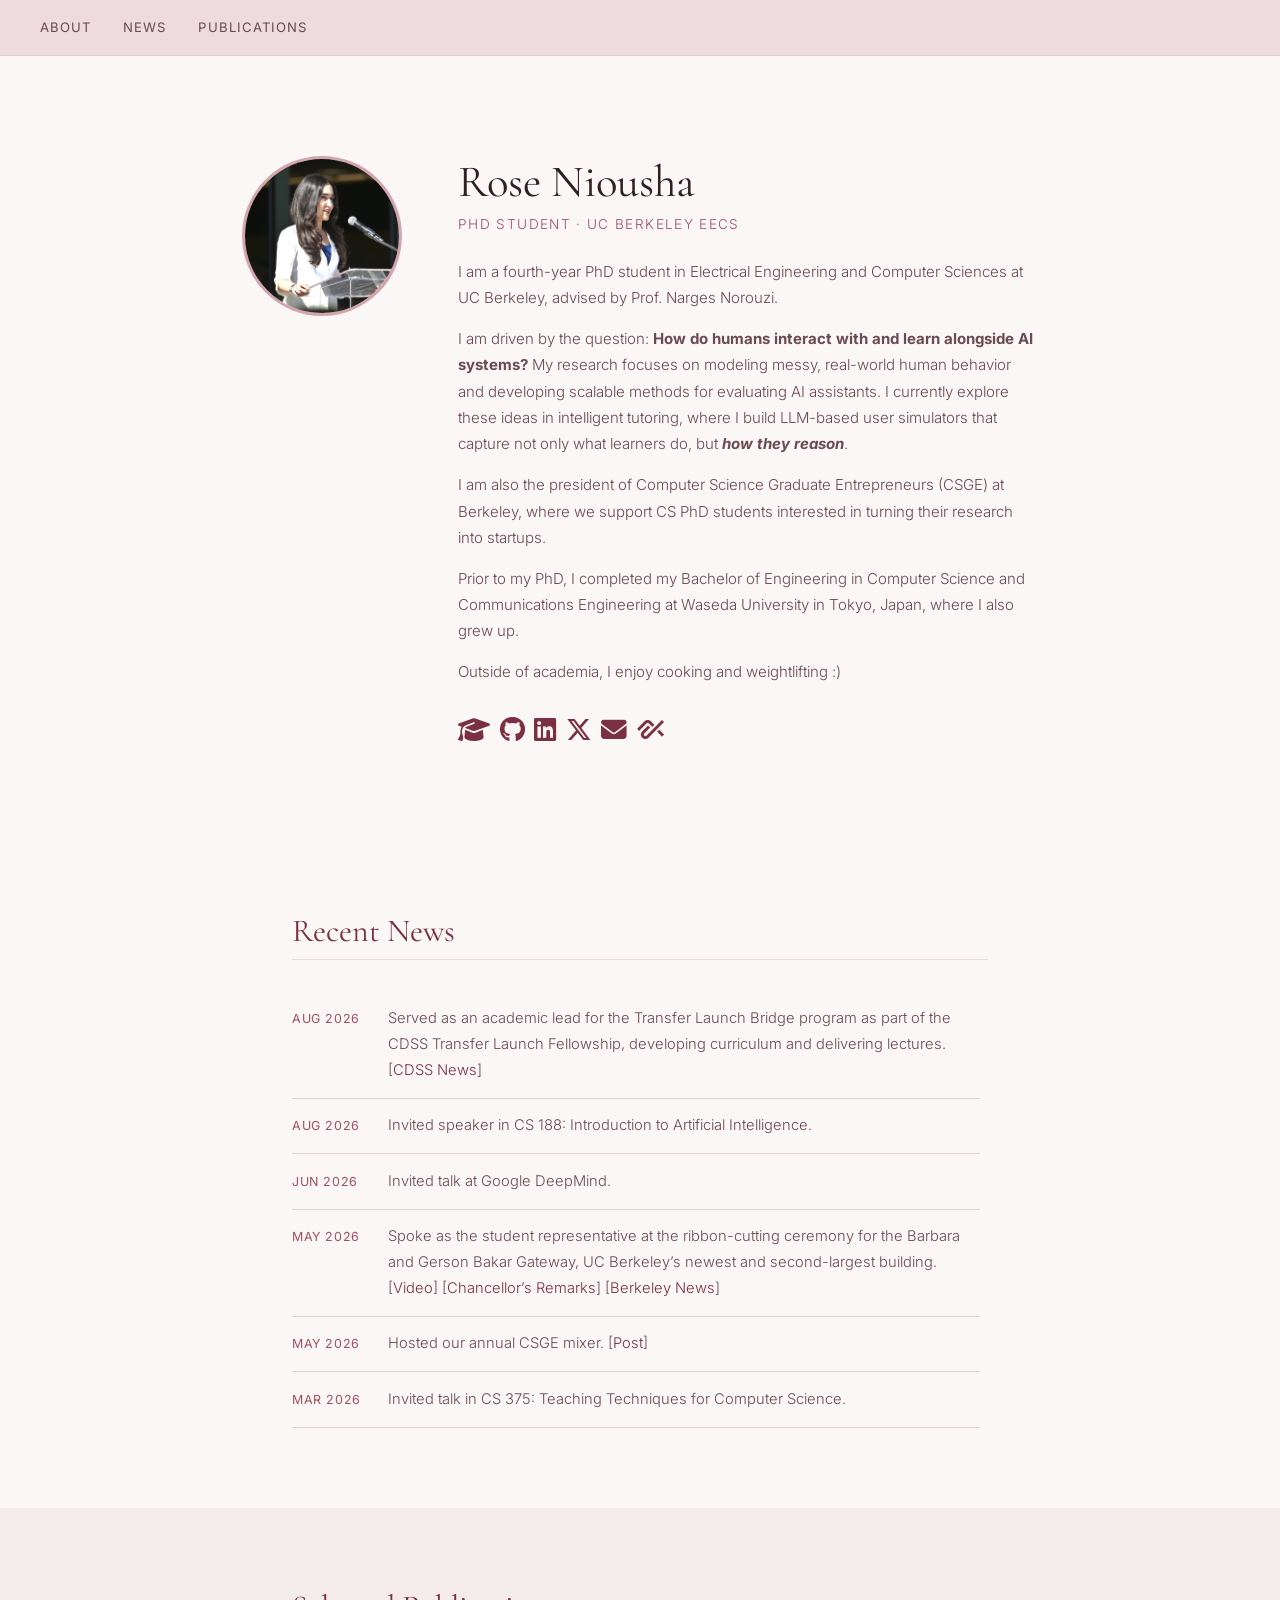
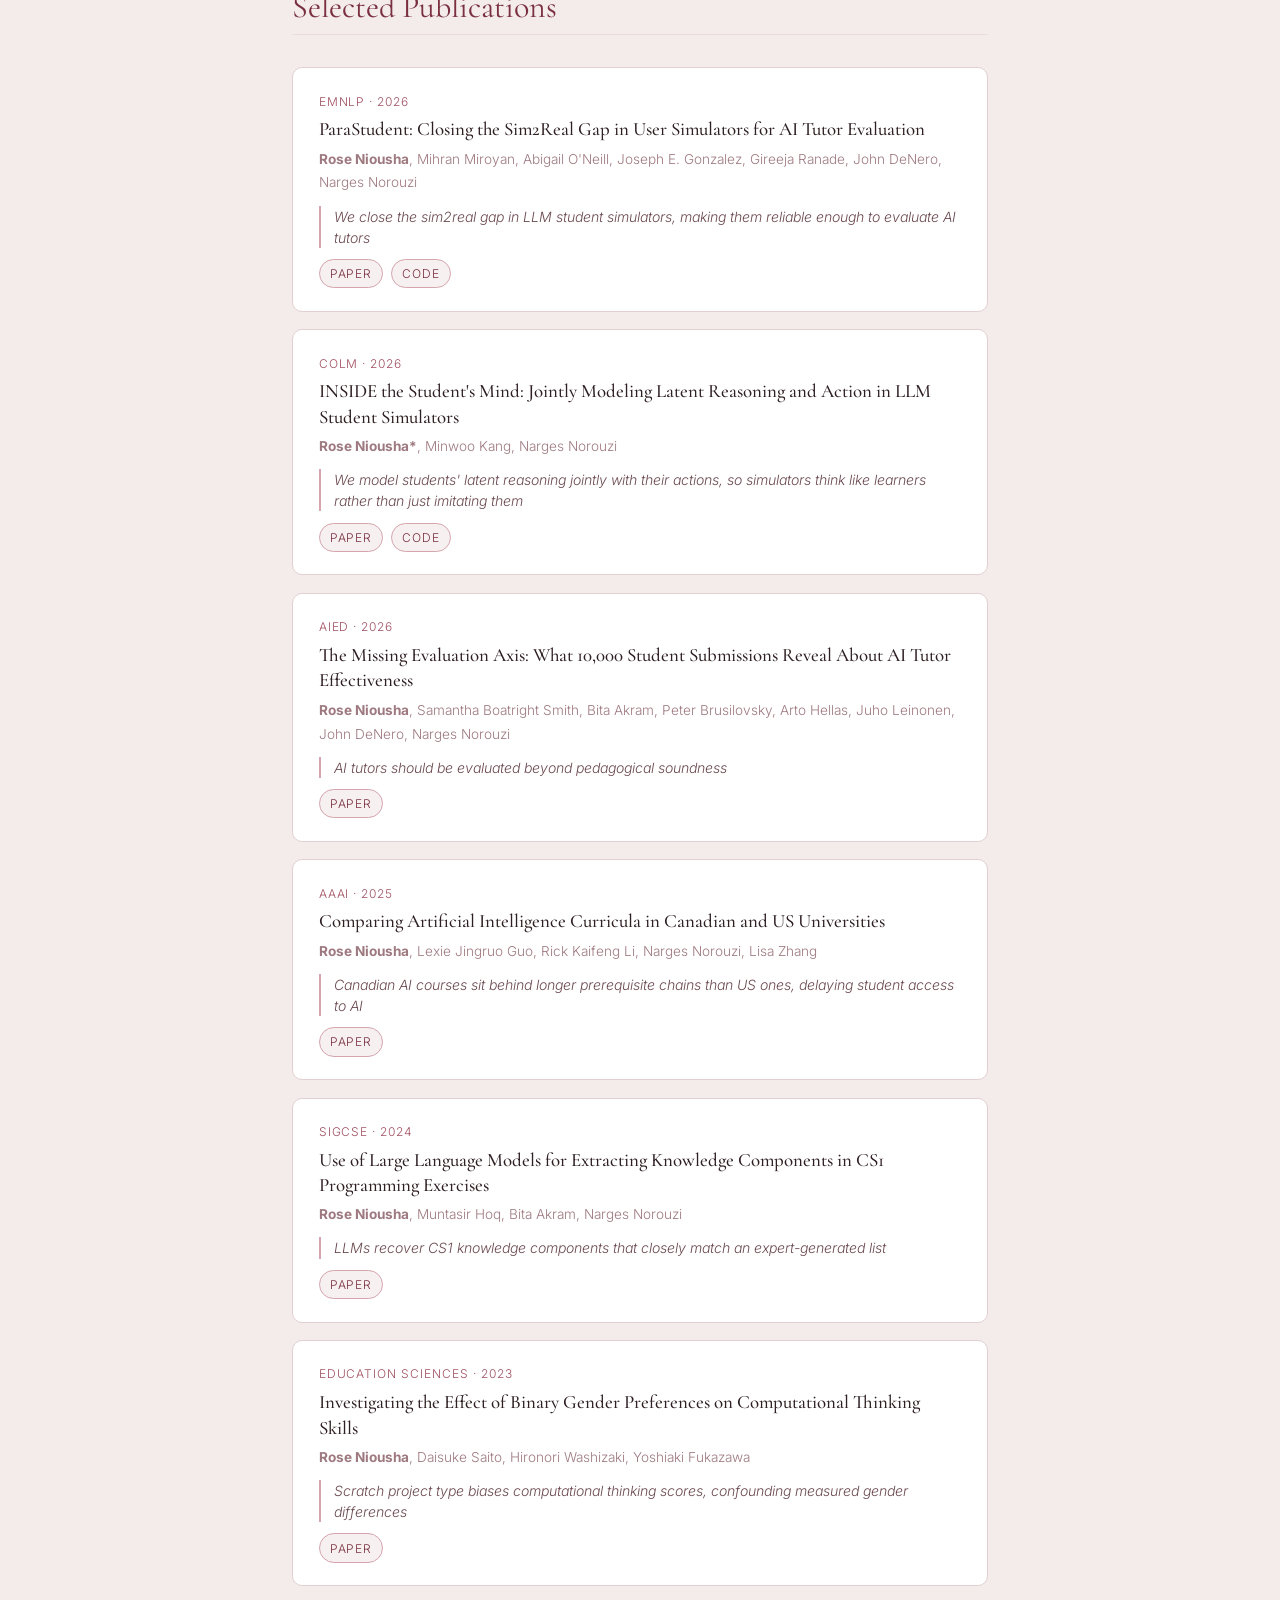
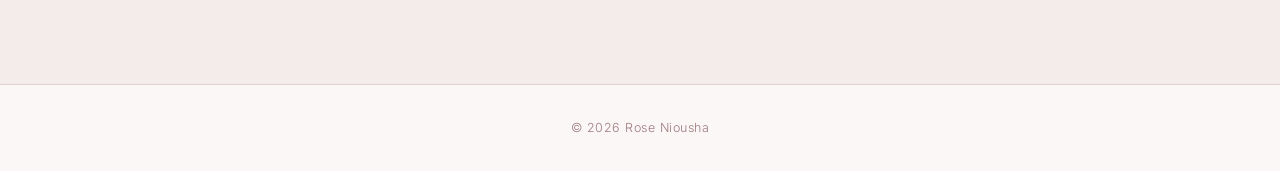
==== index.html @ b2d7cf75 "publication + new + bio" ====
<!DOCTYPE html>
<html lang="en">
<head>
  <meta charset="UTF-8" />
  <meta name="viewport" content="width=device-width, initial-scale=1.0" />
  <title>Rose Niousha | UC Berkeley EECS</title>
  <meta name="description" content="Rose Niousha is a UC Berkeley EECS PhD student researching AI-powered intelligent tutoring and LLM student simulation." />
  <link rel="canonical" href="https://rosensh.github.io/" />
  <meta property="og:type" content="website" />
  <meta property="og:title" content="Rose Niousha | UC Berkeley EECS" />
  <meta property="og:description" content="UC Berkeley EECS PhD student researching AI-powered intelligent tutoring and LLM student simulation." />
  <meta property="og:url" content="https://rosensh.github.io/" />
  <meta property="og:image" content="https://rosensh.github.io/profile-optimized.jpg" />
  <meta property="og:image:alt" content="Portrait of Rose Niousha" />
  <meta name="twitter:card" content="summary" />
  <link rel="icon" href="favicon.svg" type="image/svg+xml" />
  <link rel="stylesheet" href="style.css?v=2" />
  <link rel="preconnect" href="https://fonts.googleapis.com" />
  <link rel="preconnect" href="https://fonts.gstatic.com" crossorigin />
  <link href="https://fonts.googleapis.com/css2?family=Cormorant+Garamond:ital,wght@0,300;0,400;0,500;0,600;1,300;1,400&amp;family=Inter:wght@300;400;500&amp;display=swap" rel="stylesheet" />
  <link rel="stylesheet" href="https://cdnjs.cloudflare.com/ajax/libs/font-awesome/6.5.0/css/all.min.css" />
</head>
<body>

  <!-- NAV -->
  <nav>
    <ul class="nav-links">
      <li><a href="#about">About</a></li>
      <li><a href="#news">News</a></li>
      <li><a href="#publications">Publications</a></li>
    </ul>
  </nav>

  <!-- HERO / ABOUT -->
  <section id="about">
    <div class="about-inner">
      <div class="about-photo">
        <img src="profile-optimized.jpg" alt="Rose Niousha" class="profile-pic" width="160" height="160" />
      </div>
      <div class="about-text">
        <h1>Rose Niousha</h1>
        <p class="affil">PhD Student &middot; UC Berkeley EECS</p>
        <p class="bio">
          I am a fourth-year PhD student in Electrical Engineering and Computer Sciences at UC Berkeley, advised by Prof. Narges Norouzi.
        </p>
        <p class="bio">
          I am driven by the question: <strong>How do humans interact with and learn alongside AI systems?</strong> My research focuses on modeling messy, real-world human behavior and developing scalable methods for evaluating AI assistants. I currently explore these ideas in intelligent tutoring, where I build LLM-based user simulators that capture not only what learners do, but <em><strong>how they reason</strong></em>.
        </p>
        <p class="bio">
          I am also the president of Computer Science Graduate Entrepreneurs (CSGE) at Berkeley, where we support CS PhD students interested in turning their research into startups.
        </p>
        <p class="bio">
          Prior to my PhD, I completed my Bachelor of Engineering in Computer Science and Communications Engineering at Waseda University in Tokyo, Japan, where I also grew up.
        </p>
        <p class="bio">
          Outside of academia, I enjoy cooking and weightlifting :)
        </p> 
        <div class="links">
          <a href="https://scholar.google.com/citations?user=33QUAPUAAAAJ&amp;hl=en" title="Google Scholar" aria-label="Google Scholar"><i class="fa-solid fa-graduation-cap" aria-hidden="true"></i></a>
          <a href="https://github.com/rosensh" title="GitHub" aria-label="GitHub"><i class="fa-brands fa-github" aria-hidden="true"></i></a>
          <a href="https://www.linkedin.com/in/rose-niousha/" title="LinkedIn" aria-label="LinkedIn"><i class="fa-brands fa-linkedin" aria-hidden="true"></i></a>
          <a href="https://x.com/rose_niousha" title="Twitter / X" aria-label="Twitter / X"><i class="fa-brands fa-x-twitter" aria-hidden="true"></i></a>
          <a href="mailto:rose.n@berkeley.edu" title="Email" aria-label="Email"><i class="fa-solid fa-envelope" aria-hidden="true"></i></a>
          <a href="https://www.alphaxiv.org/@rose-niousha" title="alphaXiv" aria-label="alphaXiv"><span class="icon-alphaxiv" aria-hidden="true"></span></a>
        </div>
      </div>
    </div>
  </section>

  <!-- NEWS -->
  <section id="news">
    <div class="section-inner">
      <h2>Recent News</h2>
      <ul class="news-list">
        <li>
          <span class="news-date">Aug 2026</span>
          <span class="news-item">Served as an academic lead for the Transfer Launch Bridge program as part of the CDSS Transfer Launch Fellowship, developing curriculum and delivering lectures. [<a href="https://cdss.berkeley.edu/news/transfer-students-prepare-their-uc-berkeley-launch-fall">CDSS News</a>]</span>
        </li>
        <li>
          <span class="news-date">Aug 2026</span>
          <span class="news-item">Invited speaker in CS 188: Introduction to Artificial Intelligence.</span>
        </li>
        <li>
          <span class="news-date">Jun 2026</span>
          <span class="news-item">Invited talk at Google DeepMind.</span>
        </li>
        <li>
          <span class="news-date">May 2026</span>
          <span class="news-item">Spoke as the student representative at the ribbon-cutting ceremony for the Barbara and Gerson Bakar Gateway, UC Berkeley&rsquo;s newest and second-largest building. [<a href="https://www.linkedin.com/posts/rose-niousha_ucberkeley-gateway-activity-7461206768581316608-B1jR">Video</a>] [<a href="https://chancellor.berkeley.edu/news/which-way-do-we-go">Chancellor&rsquo;s Remarks</a>] [<a href="https://news.berkeley.edu/2026/05/13/new-gateway-building-creates-dedicated-campus-hub-for-ai-computing/">Berkeley News</a>]</span>
        </li>
        <li>
          <span class="news-date">May 2026</span>
          <span class="news-item">Hosted our annual CSGE mixer. [<a href="https://www.linkedin.com/feed/update/urn:li:activity:7462178732544274434">Post</a>]</span>
        </li>
        <li>
          <span class="news-date">Mar 2026</span>
          <span class="news-item">Invited talk in CS 375: Teaching Techniques for Computer Science.</span>
        </li>
      </ul>
    </div>
  </section>

  <!-- PUBLICATIONS -->
  <section id="publications">
    <div class="section-inner">
      <h2>Selected Publications</h2>

      <div class="pub-card">
        <div class="pub-venue">EMNLP &middot; 2026</div>
        <div class="pub-title">ParaStudent: Closing the Sim2Real Gap in User Simulators for AI Tutor Evaluation</div>
        <div class="pub-authors"><strong>Rose Niousha</strong>, Mihran Miroyan, Abigail O'Neill, Joseph E. Gonzalez, Gireeja Ranade, John DeNero, Narges Norouzi</div>
        <blockquote class="pub-tldr">We close the sim2real gap in LLM student simulators, making them reliable enough to evaluate AI tutors</blockquote>
        <div class="pub-links">
          <a href="https://arxiv.org/abs/2507.12674">Paper</a>
          <a href="https://github.com/mmiroyan/ParaStudent">Code</a>
        </div>
      </div>

      <div class="pub-card">
        <div class="pub-venue">COLM &middot; 2026</div>
        <div class="pub-title">INSIDE the Student's Mind: Jointly Modeling Latent Reasoning and Action in LLM Student Simulators</div>
        <div class="pub-authors"><strong>Rose Niousha*</strong>, Minwoo Kang, Narges Norouzi</div>
        <blockquote class="pub-tldr">We model students' latent reasoning jointly with their actions, so simulators think like learners rather than just imitating them</blockquote>
        <div class="pub-links">
          <a href="https://arxiv.org/abs/2608.10492">Paper</a>
          <a href="https://github.com/rosensh/inside">Code</a>
        </div>
      </div>

      <div class="pub-card">
        <div class="pub-venue">AIED &middot; 2026</div>
        <div class="pub-title">The Missing Evaluation Axis: What 10,000 Student Submissions Reveal About AI Tutor Effectiveness</div>
        <div class="pub-authors"><strong>Rose Niousha</strong>, Samantha Boatright Smith, Bita Akram, Peter Brusilovsky, Arto Hellas, Juho Leinonen, John DeNero, Narges Norouzi</div>
        <blockquote class="pub-tldr">AI tutors should be evaluated beyond pedagogical soundness</blockquote>
        <div class="pub-links">
          <a href="https://arxiv.org/abs/2605.05648">Paper</a>
        </div>
      </div>
      
      <div class="pub-card">
        <div class="pub-venue">AAAI &middot; 2025</div>
        <div class="pub-title">Comparing Artificial Intelligence Curricula in Canadian and US Universities</div>
        <div class="pub-authors"><strong>Rose Niousha</strong>, Lexie Jingruo Guo, Rick Kaifeng Li, Narges Norouzi, Lisa Zhang</div>
        <blockquote class="pub-tldr">Canadian AI courses sit behind longer prerequisite chains than US ones, delaying student access to AI</blockquote>
        <div class="pub-links">
          <a href="https://dl.acm.org/doi/10.1609/aaai.v39i28.35176">Paper</a>
        </div>
      </div>

      <div class="pub-card">
        <div class="pub-venue">SIGCSE &middot; 2024</div>
        <div class="pub-title">Use of Large Language Models for Extracting Knowledge Components in CS1 Programming Exercises</div>
        <div class="pub-authors"><strong>Rose Niousha</strong>, Muntasir Hoq, Bita Akram, Narges Norouzi</div>
        <blockquote class="pub-tldr">LLMs recover CS1 knowledge components that closely match an expert-generated list</blockquote>
        <div class="pub-links">
          <a href="https://dl.acm.org/doi/abs/10.1145/3626253.3635592">Paper</a>
        </div>
      </div>

      <div class="pub-card">
        <div class="pub-venue">Education Sciences &middot; 2023</div>
        <div class="pub-title">Investigating the Effect of Binary Gender Preferences on Computational Thinking Skills</div>
        <div class="pub-authors"><strong>Rose Niousha</strong>, Daisuke Saito, Hironori Washizaki, Yoshiaki Fukazawa</div>
        <blockquote class="pub-tldr">Scratch project type biases computational thinking scores, confounding measured gender differences</blockquote>
        <div class="pub-links">
          <a href="https://www.mdpi.com/2227-7102/13/5/433">Paper</a>
        </div>
      </div>

    </div>
  </section>

  <!-- CONTACT -->
  <!--
  <section id="contact">
    <div class="section-inner contact-inner">
      <h2>Contact</h2>
      <p>
        I'm always happy to chat about research, collaborations, or anything else.
        The best way to reach me is by email.
      </p>
      <p class="email">
        <a href="mailto:rose.n@berkeley.edu">rose@berkeley.edu</a>
      </p>
    </div>
  </section>
  -->

  <footer>
    <p>&copy; 2026 Rose Niousha</p>
  </footer>

</body>
</html>

<!-- python3 -m http.server 8000 -->
---- style.css ----
/* ─── Palette ─────────────────────────────────────────────────────── */
:root {
  --bg:          #faf7f6;
  --bg-alt:      #f3eceb;
  --burgundy:    #7a3040;
  --burg-mid:    #a05060;
  --burg-light:  #d4a5ad;
  --burg-pale:   #ecdadc;
  --burg-faint:  #f7f0f1;
  --text:        #2e1f22;
  --text-mid:    #6b4a50;
  --text-light:  #9e7a80;
  --border:      #e2cfd1;
  --white:       #ffffff;
}

/* ─── Reset & Base ────────────────────────────────────────────────── */
*, *::before, *::after { box-sizing: border-box; margin: 0; padding: 0; }

html { scroll-behavior: smooth; }

body {
  font-family: 'Inter', sans-serif;
  font-weight: 300;
  font-size: 15px;
  line-height: 1.75;
  background: var(--bg);
  color: var(--text);
}

h1, h2, h3 {
  font-family: 'Cormorant Garamond', serif;
  font-weight: 400;
  line-height: 1.2;
}

a {
  color: var(--burgundy);
  text-decoration: none;
}
a:hover { text-decoration: underline; }

a:focus-visible {
  outline: 2px solid var(--burgundy);
  outline-offset: 3px;
  border-radius: 2px;
}

/* ─── Nav ─────────────────────────────────────────────────────────── */
nav {
  position: sticky;
  top: 0;
  z-index: 100;
  display: flex;
  align-items: center;
  justify-content: space-between;
  padding: 0 2.5rem;
  height: 56px;
  background: rgba(236, 218, 220, 0.95);
  backdrop-filter: blur(10px);
  border-bottom: 1px solid var(--border);
}

.nav-links {
  list-style: none;
  display: flex;
  gap: 2rem;
}

.nav-links a {
  font-size: 0.82rem;
  font-weight: 400;
  letter-spacing: 0.08em;
  text-transform: uppercase;
  color: var(--text-mid);
  transition: color 0.2s;
}
.nav-links a:hover {
  color: var(--burgundy);
  text-decoration: none;
}

/* ─── Shared Section Layout ───────────────────────────────────────── */
section {
  padding: 80px 0;
}

section:nth-child(even) {
  background: var(--bg-alt);
}

.section-inner {
  max-width: 760px;
  margin: 0 auto;
  padding: 0 2rem;
}

.section-inner h2 {
  font-size: 2rem;
  color: var(--burgundy);
  margin-bottom: 2rem;
  padding-bottom: 0.5rem;
  border-bottom: 1px solid var(--burg-pale);
}

/* ─── About ───────────────────────────────────────────────────────── */
#about {
  background: var(--bg);
  padding: 100px 0 80px;
}

.about-inner {
  max-width: 860px;
  margin: 0 auto;
  padding: 0 2rem;
  display: flex;
  gap: 3.5rem;
  align-items: flex-start;
}

.about-photo {
  flex-shrink: 0;
}

.profile-pic {
  width: 160px;
  height: 160px;
  border-radius: 50%;
  object-fit: cover;
  border: 3px solid var(--burg-light);
}

.about-text h1 {
  font-size: 2.8rem;
  color: var(--text);
  margin-bottom: 0.2rem;
}

.affil {
  font-size: 0.85rem;
  letter-spacing: 0.1em;
  text-transform: uppercase;
  color: var(--burg-mid);
  margin-bottom: 1.4rem;
}

.bio {
  color: var(--text-mid);
  margin-bottom: 0.9rem;
  font-size: 0.94rem;
}

.links {
  display: flex;
  flex-wrap: wrap;
  gap: 0.6rem;
  margin-top: 1.4rem;
}

.links a {
  display: inline-block;
  font-size: 1.6rem;
  color: var(--burgundy);
  transition: color 0.2s;
}
.links a:hover {
  color: var(--burg-mid);
  text-decoration: none;
}

.icon-alphaxiv {
  display: inline-block;
  width: 1.70rem;
  height: 1.2rem;
  vertical-align: 0;
  background-color: currentColor;
  -webkit-mask: url(alphaxiv.png) center / contain no-repeat;
  mask: url(alphaxiv.png) center / contain no-repeat;
}

/* ─── News ────────────────────────────────────────────────────────── */
.news-list {
  list-style: none;
  display: flex;
  flex-direction: column;
  gap: 0;
  max-height: 520px;
  overflow-y: auto;
  padding-right: 0.5rem;
}

.news-list li {
  display: flex;
  gap: 1.5rem;
  padding: 0.9rem 0;
  border-bottom: 1px solid var(--border);
  align-items: baseline;
}

.news-list li:first-child {
  border-top: none;
}

.news-date {
  flex-shrink: 0;
  width: 72px;
  font-size: 0.78rem;
  letter-spacing: 0.05em;
  text-transform: uppercase;
  color: var(--burg-mid);
  font-weight: 400;
  padding-top: 1px;
}

.news-item {
  font-size: 0.92rem;
  color: var(--text-mid);
}

/* ─── Publications ────────────────────────────────────────────────── */
.pub-card {
  background: var(--white);
  border: 1px solid var(--border);
  border-radius: 10px;
  padding: 1.4rem 1.6rem;
  margin-bottom: 1.1rem;
  transition: box-shadow 0.2s;
}

.pub-card:hover {
  box-shadow: 0 4px 20px rgba(122, 48, 64, 0.08);
}

.pub-venue {
  font-size: 0.75rem;
  letter-spacing: 0.08em;
  text-transform: uppercase;
  color: var(--burg-mid);
  margin-bottom: 0.35rem;
}

.pub-title {
  font-family: 'Cormorant Garamond', serif;
  font-size: 1.18rem;
  font-weight: 500;
  color: var(--text);
  margin-bottom: 0.3rem;
  line-height: 1.35;
}

.pub-authors {
  font-size: 0.85rem;
  color: var(--text-light);
  margin-bottom: 0.65rem;
}

.pub-tldr {
  border-left: 2px solid var(--burg-light);
  padding-left: 0.85rem;
  margin: 0 0 0.7rem;
  font-style: italic;
  font-size: 0.88rem;
  line-height: 1.5;
  color: var(--text-mid);
}

.pub-links {
  display: flex;
  gap: 0.5rem;
}

.pub-links a {
  font-size: 0.75rem;
  letter-spacing: 0.06em;
  text-transform: uppercase;
  padding: 0.2rem 0.65rem;
  border: 1px solid var(--burg-light);
  border-radius: 999px;
  color: var(--burgundy);
  background: var(--burg-faint);
  transition: background 0.2s;
}
.pub-links a:hover {
  background: var(--burg-pale);
  text-decoration: none;
}

/* ─── Footer ──────────────────────────────────────────────────────── */
footer {
  text-align: center;
  padding: 2rem;
  font-size: 0.78rem;
  color: var(--text-light);
  letter-spacing: 0.04em;
  border-top: 1px solid var(--border);
  background: var(--bg);
}

/* ─── Responsive ──────────────────────────────────────────────────── */
@media (max-width: 640px) {
  .about-inner {
    flex-direction: column;
    align-items: center;
    text-align: center;
    gap: 2rem;
  }

  .about-text h1 { font-size: 2.2rem; }

  .links { justify-content: center; }

  nav { padding: 0 1.2rem; }
  .nav-links { gap: 1.2rem; }

  .section-inner { padding: 0 1.2rem; }
}

@media (prefers-reduced-motion: reduce) {
  html { scroll-behavior: auto; }

  *, *::before, *::after {
    transition-duration: 0.01ms !important;
  }
}
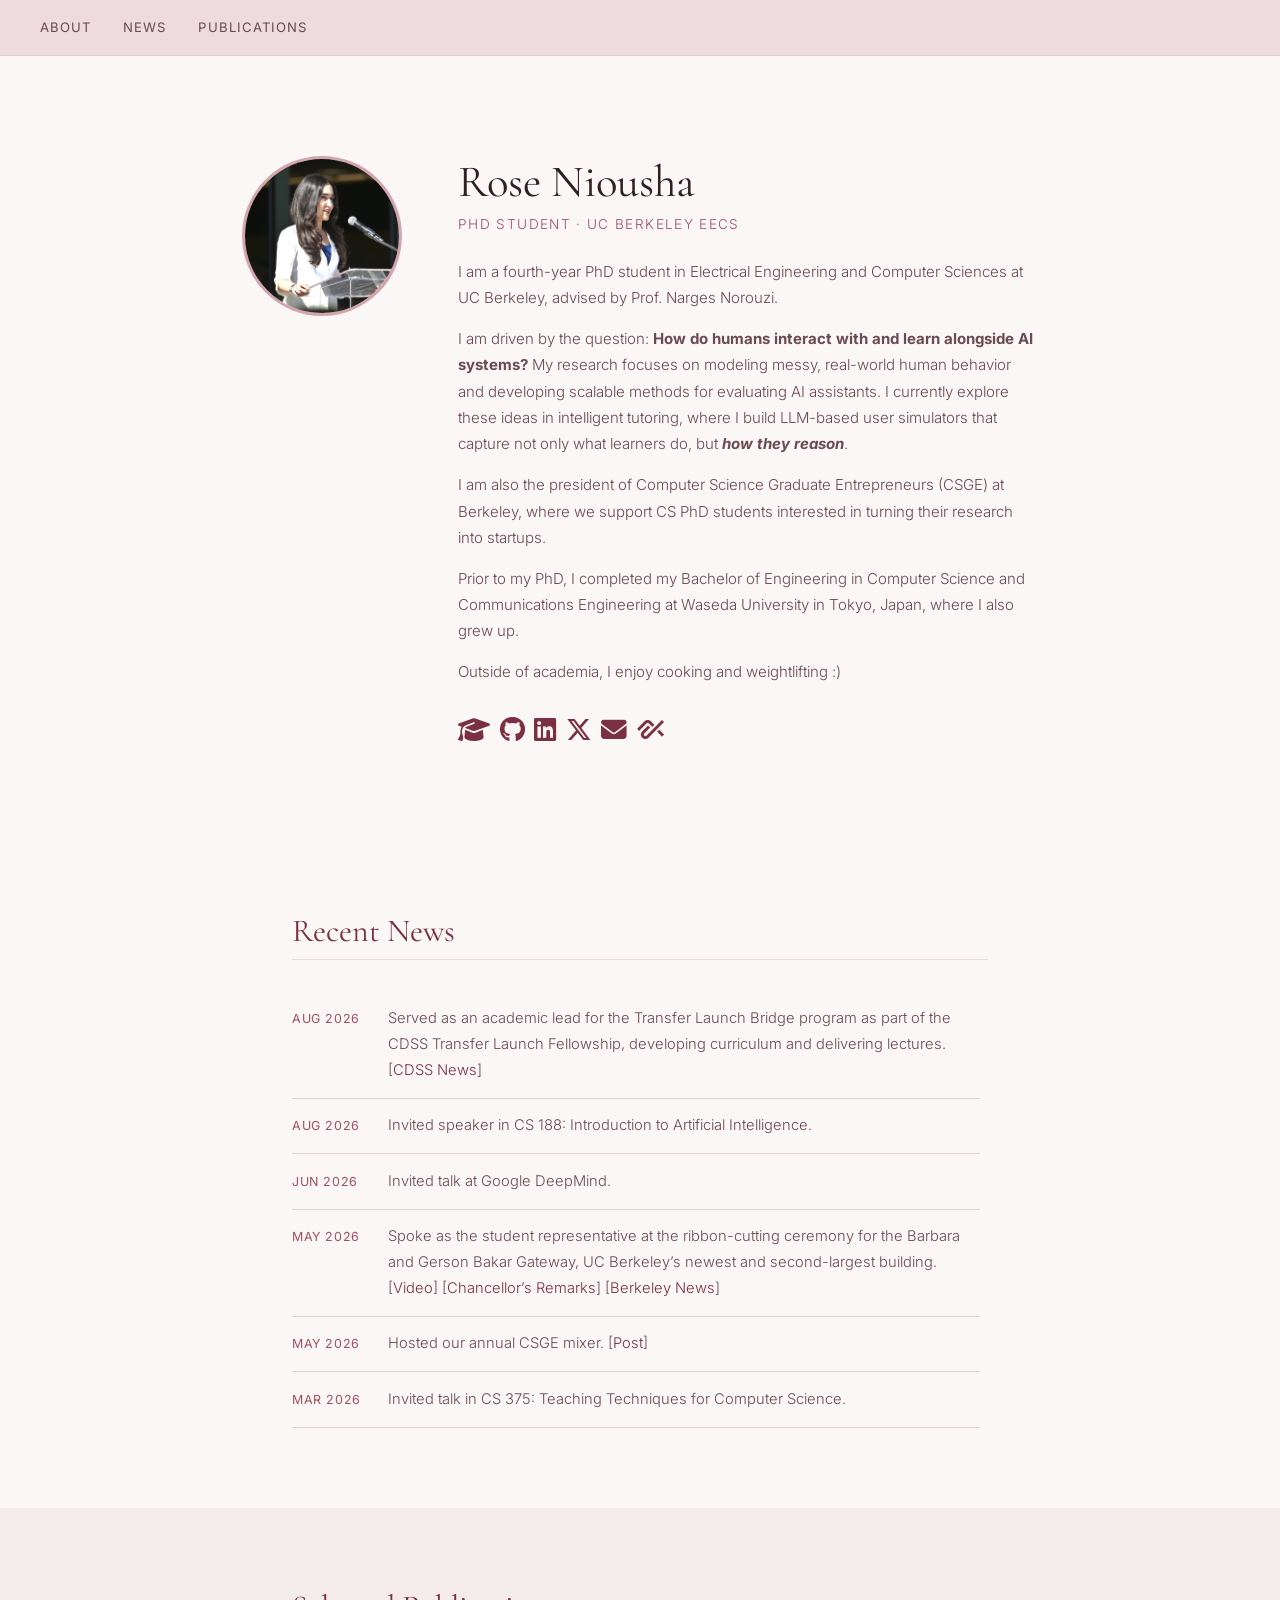
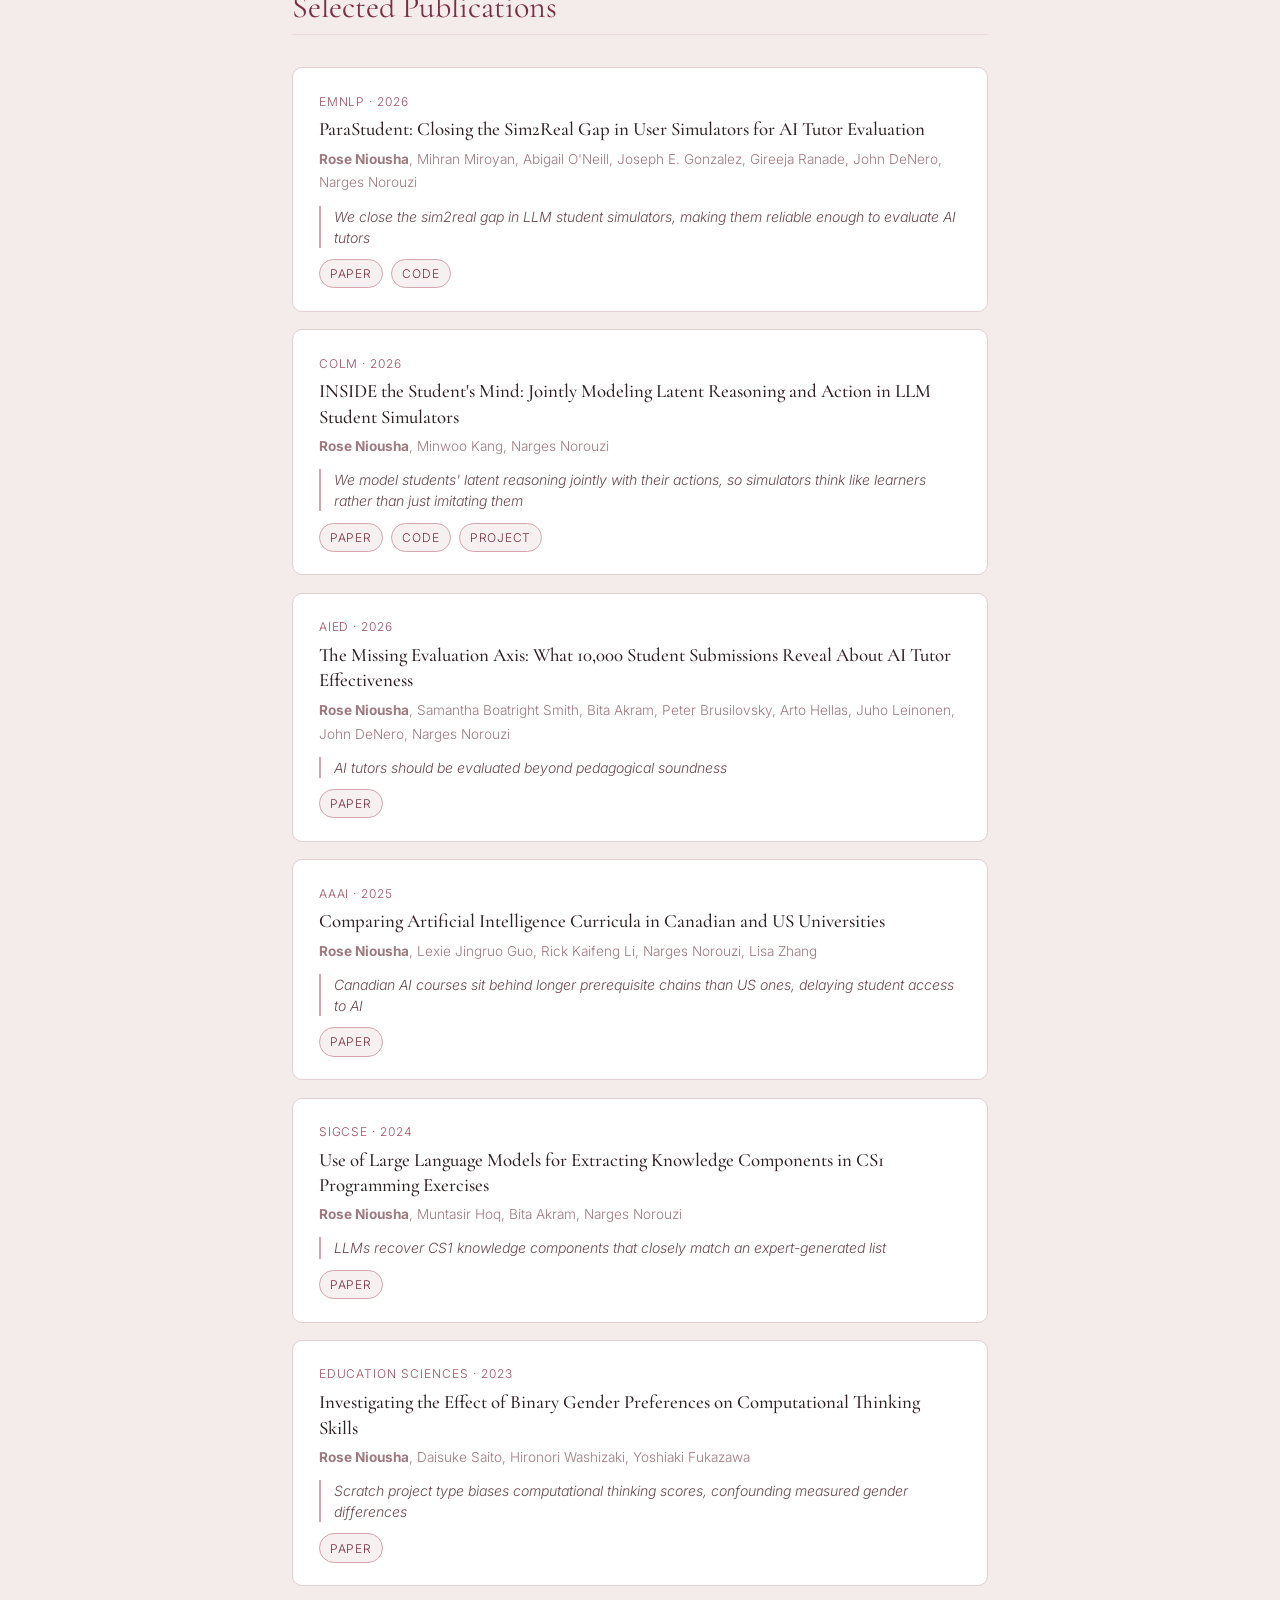
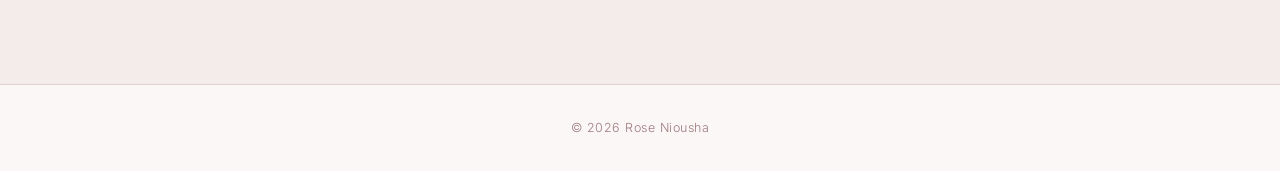
==== commit baedeba4: "Add INSIDE (COLM 2026) project page New page at /inside/ with the paper's teaser, method and data fi" ====
--- a/index.html
+++ b/index.html
@@ -14,7 +14,7 @@
   <meta property="og:image:alt" content="Portrait of Rose Niousha" />
   <meta name="twitter:card" content="summary" />
   <link rel="icon" href="favicon.svg" type="image/svg+xml" />
-  <link rel="stylesheet" href="style.css?v=2" />
+  <link rel="stylesheet" href="style.css?v=17" />
   <link rel="preconnect" href="https://fonts.googleapis.com" />
   <link rel="preconnect" href="https://fonts.gstatic.com" crossorigin />
   <link href="https://fonts.googleapis.com/css2?family=Cormorant+Garamond:ital,wght@0,300;0,400;0,500;0,600;1,300;1,400&amp;family=Inter:wght@300;400;500&amp;display=swap" rel="stylesheet" />
@@ -119,11 +119,12 @@
       <div class="pub-card">
         <div class="pub-venue">COLM &middot; 2026</div>
         <div class="pub-title">INSIDE the Student's Mind: Jointly Modeling Latent Reasoning and Action in LLM Student Simulators</div>
-        <div class="pub-authors"><strong>Rose Niousha*</strong>, Minwoo Kang, Narges Norouzi</div>
+        <div class="pub-authors"><strong>Rose Niousha</strong>, Minwoo Kang, Narges Norouzi</div>
         <blockquote class="pub-tldr">We model students' latent reasoning jointly with their actions, so simulators think like learners rather than just imitating them</blockquote>
         <div class="pub-links">
           <a href="https://arxiv.org/abs/2608.10492">Paper</a>
           <a href="https://github.com/rosensh/inside">Code</a>
+          <a href="inside/">Project</a>
         </div>
       </div>
 
--- a/style.css
+++ b/style.css
@@ -285,6 +285,479 @@
   text-decoration: none;
 }
 
+/* ─── Project Pages ───────────────────────────────────────────────── */
+.project-page h1,
+.project-page h2,
+.project-page h3,
+.project-page h4 {
+  font-family: 'Inter', sans-serif;
+  font-weight: 500;
+  letter-spacing: -0.01em;
+}
+.project-page .section-inner h2 { font-size: 1.6rem; }
+.project-page .sub-head { font-size: 1.2rem; }
+
+.nav-home {
+  font-size: 0.82rem;
+  font-weight: 400;
+  letter-spacing: 0.08em;
+  text-transform: uppercase;
+  color: var(--text-mid);
+  transition: color 0.2s;
+}
+.nav-home:hover {
+  color: var(--burgundy);
+  text-decoration: none;
+}
+.nav-home i { font-size: 0.72rem; margin-right: 0.3rem; }
+
+.project-header {
+  max-width: 860px;
+  margin: 0 auto;
+  padding: 90px 2rem 40px;
+  text-align: center;
+}
+
+.project-venue {
+  font-size: 0.8rem;
+  letter-spacing: 0.12em;
+  text-transform: uppercase;
+  color: var(--burg-mid);
+  margin-bottom: 0.8rem;
+}
+
+.project-title,
+.project-subtitle {
+  font-family: 'Inter', sans-serif;
+  font-size: 2rem;
+  font-weight: 500;
+  letter-spacing: -0.01em;
+  line-height: 1.25;
+  color: var(--text);
+}
+.project-page .project-title { font-weight: 600; margin-bottom: 0.2rem; }
+.project-subtitle { font-weight: 400; }
+.project-title, .project-subtitle, .project-tagline { text-wrap: balance; }
+
+.project-subtitle { margin-bottom: 1.6rem; }
+
+.project-authors {
+  font-size: 1rem;
+  color: var(--text);
+}
+.project-authors strong { font-weight: 600; }
+
+.project-affil {
+  font-size: 0.85rem;
+  color: var(--text-light);
+  margin-bottom: 1.4rem;
+}
+
+.project-links {
+  justify-content: center;
+  flex-wrap: wrap;
+}
+.project-links a {
+  font-size: 0.8rem;
+  padding: 0.35rem 0.95rem;
+}
+.project-links i { margin-right: 0.25rem; }
+
+.project-figure {
+  max-width: 980px;
+  margin: 0 auto;
+  padding: 0 2rem 70px;
+}
+
+.project-figure img {
+  display: block;
+  width: 100%;
+  height: auto;
+  background: var(--white);
+  border: 1px solid var(--border);
+  border-radius: 10px;
+  padding: 1.2rem;
+}
+
+.project-figure figcaption {
+  max-width: 760px;
+  margin: 1rem auto 0;
+  font-size: 0.86rem;
+  line-height: 1.6;
+  color: var(--text-mid);
+  text-align: center;
+}
+
+.project-text {
+  color: var(--text-mid);
+  font-size: 0.95rem;
+  text-align: justify;
+  hyphens: auto;
+}
+
+.project-tagline {
+  max-width: 860px;
+  margin: 0 auto 2.5rem;
+  padding: 0 2rem;
+  text-align: center;
+  font-size: 1.25rem;
+  line-height: 1.35;
+  color: var(--text);
+}
+.project-tagline em {
+  font-style: normal;
+  color: var(--burgundy);
+  text-decoration: underline;
+  text-decoration-color: var(--burg-light);
+  text-underline-offset: 0.2em;
+}
+
+.sub-head {
+  display: flex;
+  align-items: center;
+  gap: 0.65rem;
+  font-size: 1.5rem;
+  font-weight: 500;
+  color: var(--text);
+  margin: 2.6rem 0 0.8rem;
+}
+.section-inner h2 + .sub-head { margin-top: 0; }
+
+.sub-num {
+  flex-shrink: 0;
+  width: 1.8rem;
+  height: 1.8rem;
+  border-radius: 50%;
+  background: var(--burgundy);
+  color: var(--white);
+  font-size: 1.05rem;
+  font-weight: 600;
+  display: flex;
+  align-items: center;
+  justify-content: center;
+}
+
+.project-text + .project-text { margin-top: 0.8rem; }
+.small-caps { font-variant: small-caps; }
+
+code {
+  font-family: ui-monospace, SFMono-Regular, Menlo, monospace;
+  font-size: 0.86em;
+  background: var(--burg-faint);
+  border-radius: 4px;
+  padding: 0.05em 0.3em;
+}
+
+.methods-grid {
+  margin-top: 1.4rem;
+  display: flex;
+  flex-direction: column;
+  gap: 0.6rem;
+}
+
+.methods-row {
+  display: grid;
+  grid-template-columns: 1.1fr 1fr 1fr;
+  gap: 0.6rem;
+  align-items: stretch;
+}
+
+.methods-head > div {
+  font-size: 0.72rem;
+  letter-spacing: 0.08em;
+  text-transform: uppercase;
+  color: var(--burg-mid);
+  text-align: center;
+}
+
+.methods-group {
+  font-size: 0.95rem;
+  font-weight: 500;
+  color: var(--text);
+  line-height: 1.2;
+  display: flex;
+  flex-direction: column;
+  justify-content: center;
+}
+.methods-group span {
+  font-family: 'Inter', sans-serif;
+  font-size: 0.75rem;
+  font-weight: 300;
+  color: var(--text-light);
+  margin-top: 0.2rem;
+}
+
+.method {
+  background: var(--white);
+  border: 1px solid var(--border);
+  border-radius: 10px;
+  padding: 0.9rem 0.6rem;
+  text-align: center;
+  font-size: 0.9rem;
+  color: var(--text-mid);
+  display: flex;
+  align-items: center;
+  justify-content: center;
+}
+
+.method-ours {
+  background: var(--burg-faint);
+  border: 1.5px solid var(--burgundy);
+  color: var(--burgundy);
+  font-weight: 500;
+}
+
+.methods-note {
+  margin-top: 0.7rem;
+  font-size: 0.82rem;
+  color: var(--text-light);
+}
+
+.result-figure {
+  margin: 1.4rem 0 0.9rem;
+}
+.result-figure img {
+  display: block;
+  width: 100%;
+  height: auto;
+  background: var(--white);
+  border: 1px solid var(--border);
+  border-radius: 10px;
+  padding: 1rem;
+}
+.result-figure figcaption {
+  margin-top: 0.5rem;
+  font-size: 0.8rem;
+  color: var(--text-light);
+  text-align: center;
+}
+
+.takeaways {
+  list-style: none;
+  display: flex;
+  flex-direction: column;
+  gap: 0.4rem;
+  margin-bottom: 1.6rem;
+}
+.takeaways li {
+  border-left: 2px solid var(--burg-light);
+  padding-left: 0.85rem;
+  font-size: 0.9rem;
+  line-height: 1.55;
+  color: var(--text-mid);
+}
+.takeaways strong { font-weight: 500; color: var(--text); }
+
+.judge-check {
+  margin-top: 0.6rem;
+  font-size: 0.82rem;
+  color: var(--text-light);
+}
+
+.table-wrap {
+  overflow-x: auto;
+  margin: 1.2rem 0 0.9rem;
+  background: var(--white);
+  border: 1px solid var(--border);
+  border-radius: 10px;
+}
+
+.align-table {
+  width: 100%;
+  border-collapse: collapse;
+  font-size: 0.88rem;
+  font-variant-numeric: tabular-nums;
+}
+.align-table caption {
+  caption-side: bottom;
+  padding: 0.6rem;
+  font-size: 0.8rem;
+  color: var(--text-light);
+  border-top: 1px solid var(--border);
+}
+.align-table th,
+.align-table td {
+  padding: 0.55rem 0.8rem;
+  text-align: right;
+  white-space: nowrap;
+}
+.align-table thead th {
+  font-size: 0.8rem;
+  font-weight: 500;
+  color: var(--burg-mid);
+  text-align: center;
+  border-bottom: 1px solid var(--border);
+}
+.align-table thead tr:first-child th[rowspan] { text-align: left; vertical-align: bottom; }
+.align-table tbody th {
+  text-align: left;
+  font-weight: 400;
+  color: var(--text);
+}
+.align-table tbody tr + tr { border-top: 1px solid var(--burg-faint); }
+.align-table td { color: var(--text-mid); }
+.align-table td.ours { color: var(--burgundy); font-weight: 500; }
+.align-table td.ours strong { font-weight: 600; }
+.delta {
+  display: inline-block;
+  min-width: 2.4rem;
+  font-size: 0.75rem;
+  font-weight: 400;
+  color: var(--burg-mid);
+  text-align: left;
+}
+
+.split-toggle {
+  display: inline-flex;
+  margin-top: 1.2rem;
+  border: 1px solid var(--burg-light);
+  border-radius: 999px;
+  overflow: hidden;
+}
+.split-toggle button {
+  font-family: 'Inter', sans-serif;
+  font-size: 0.75rem;
+  letter-spacing: 0.06em;
+  text-transform: uppercase;
+  padding: 0.35rem 0.95rem;
+  border: none;
+  background: var(--white);
+  color: var(--text-mid);
+  cursor: pointer;
+  transition: background 0.2s;
+}
+.split-toggle button + button { border-left: 1px solid var(--burg-light); }
+.split-toggle button[aria-pressed="true"] {
+  background: var(--burg-pale);
+  color: var(--burgundy);
+}
+.split-toggle button:focus-visible {
+  outline: 2px solid var(--burgundy);
+  outline-offset: -2px;
+}
+
+.table-filters {
+  display: flex;
+  flex-direction: column;
+  align-items: flex-start;
+  gap: 0.55rem;
+}
+
+.filter-row {
+  display: flex;
+  flex-wrap: wrap;
+  align-items: center;
+  gap: 0.35rem;
+}
+.filter-row[hidden] { display: none; }
+
+.filter-label {
+  width: 3.6rem;
+  font-size: 0.7rem;
+  letter-spacing: 0.08em;
+  text-transform: uppercase;
+  color: var(--text-light);
+}
+
+.chip,
+.chip-reset {
+  font-family: 'Inter', sans-serif;
+  font-size: 0.75rem;
+  padding: 0.18rem 0.65rem;
+  border-radius: 999px;
+  cursor: pointer;
+  transition: background 0.2s, color 0.2s, border-color 0.2s;
+}
+.chip {
+  border: 1px solid var(--border);
+  background: var(--white);
+  color: var(--text-light);
+}
+.chip[aria-pressed="true"] {
+  border-color: var(--burg-mid);
+  background: var(--burg-pale);
+  color: var(--burgundy);
+}
+.chip[aria-pressed="true"]::before {
+  content: "\2713";
+  margin-right: 0.3rem;
+  font-size: 0.7rem;
+}
+.chip:hover { border-color: var(--burg-mid); }
+.chip-reset {
+  border: none;
+  background: none;
+  color: var(--burg-mid);
+  text-decoration: underline;
+  text-underline-offset: 0.2em;
+}
+.chip:focus-visible,
+.chip-reset:focus-visible {
+  outline: 2px solid var(--burgundy);
+  outline-offset: 2px;
+}
+
+.fidelity-panel { margin-top: 0.8rem; }
+.table-note {
+  margin: -0.3rem 0 1rem;
+  font-size: 0.8rem;
+  color: var(--text-light);
+}
+.fidelity-table th, .fidelity-table td { padding-top: 0.32rem; padding-bottom: 0.32rem; }
+.fidelity-table tbody tr + tr { border-top: none; }
+.fidelity-table thead th:first-child { text-align: left; }
+.fidelity-table .group-row th {
+  background: var(--burg-faint);
+  font-size: 0.8rem;
+  font-weight: 500;
+  color: var(--burg-mid);
+  padding-top: 0.4rem;
+  padding-bottom: 0.4rem;
+}
+.fidelity-table tbody + tbody { border-top: 1px solid var(--border); }
+.fidelity-table .ours-group th[scope="row"],
+.fidelity-table .ours-group td { color: var(--burgundy); }
+.fidelity-table td strong { font-weight: 600; color: var(--burgundy); }
+
+.bibtex {
+  position: relative;
+  background: var(--white);
+  border: 1px solid var(--border);
+  border-radius: 10px;
+}
+
+.bibtex pre {
+  overflow-x: auto;
+  padding: 1.3rem 1.5rem;
+  font-size: 0.8rem;
+  line-height: 1.6;
+  color: var(--text);
+}
+
+.bibtex pre code {
+  background: none;
+  padding: 0;
+  font-size: inherit;
+}
+
+.bibtex-copy {
+  position: absolute;
+  top: 0.7rem;
+  right: 0.7rem;
+  font-family: 'Inter', sans-serif;
+  font-size: 0.72rem;
+  letter-spacing: 0.06em;
+  text-transform: uppercase;
+  padding: 0.2rem 0.65rem;
+  border: 1px solid var(--burg-light);
+  border-radius: 999px;
+  color: var(--burgundy);
+  background: var(--burg-faint);
+  cursor: pointer;
+  transition: background 0.2s;
+}
+.bibtex-copy:hover { background: var(--burg-pale); }
+
 /* ─── Footer ──────────────────────────────────────────────────────── */
 footer {
   text-align: center;
@@ -313,6 +786,30 @@
   .nav-links { gap: 1.2rem; }
 
   .section-inner { padding: 0 1.2rem; }
+
+  .nav-home { font-size: 0.7rem; white-space: nowrap; }
+  .nav-home ~ .nav-links { gap: 0.9rem; }
+  .nav-home ~ .nav-links a { font-size: 0.7rem; }
+  .project-header { padding: 60px 1.2rem 30px; }
+  .project-title, .project-subtitle { font-size: 1.5rem; }
+  .project-figure { padding: 0 1.2rem 50px; }
+  .project-figure img { padding: 0.5rem; }
+  .project-tagline { font-size: 1.1rem; padding: 0 1.2rem; }
+  .methods-row { grid-template-columns: minmax(0, 0.9fr) minmax(0, 1fr) minmax(0, 1fr); gap: 0.4rem; }
+  .methods-group { font-size: 0.85rem; }
+  .method { font-size: 0.8rem; padding: 0.7rem 0.3rem; }
+  .result-figure img { padding: 0.4rem; }
+  .align-table { font-size: 0.8rem; }
+  .align-table th, .align-table td { padding: 0.5rem 0.3rem; }
+  .align-table thead th { font-size: 0.72rem; }
+  .align-table tbody th { white-space: normal; }
+  .delta { display: block; min-width: 0; text-align: right; }
+  .split-toggle button { padding: 0.35rem 0.7rem; font-size: 0.7rem; }
+  .fidelity-table thead th { white-space: normal; }
+  .filter-label { width: 100%; }
+  .fidelity-table tbody th[scope="row"] { word-break: break-word; }
+  .bibtex pre { padding-top: 2.8rem; }
+  .project-text { text-align: left; }
 }
 
 @media (prefers-reduced-motion: reduce) {
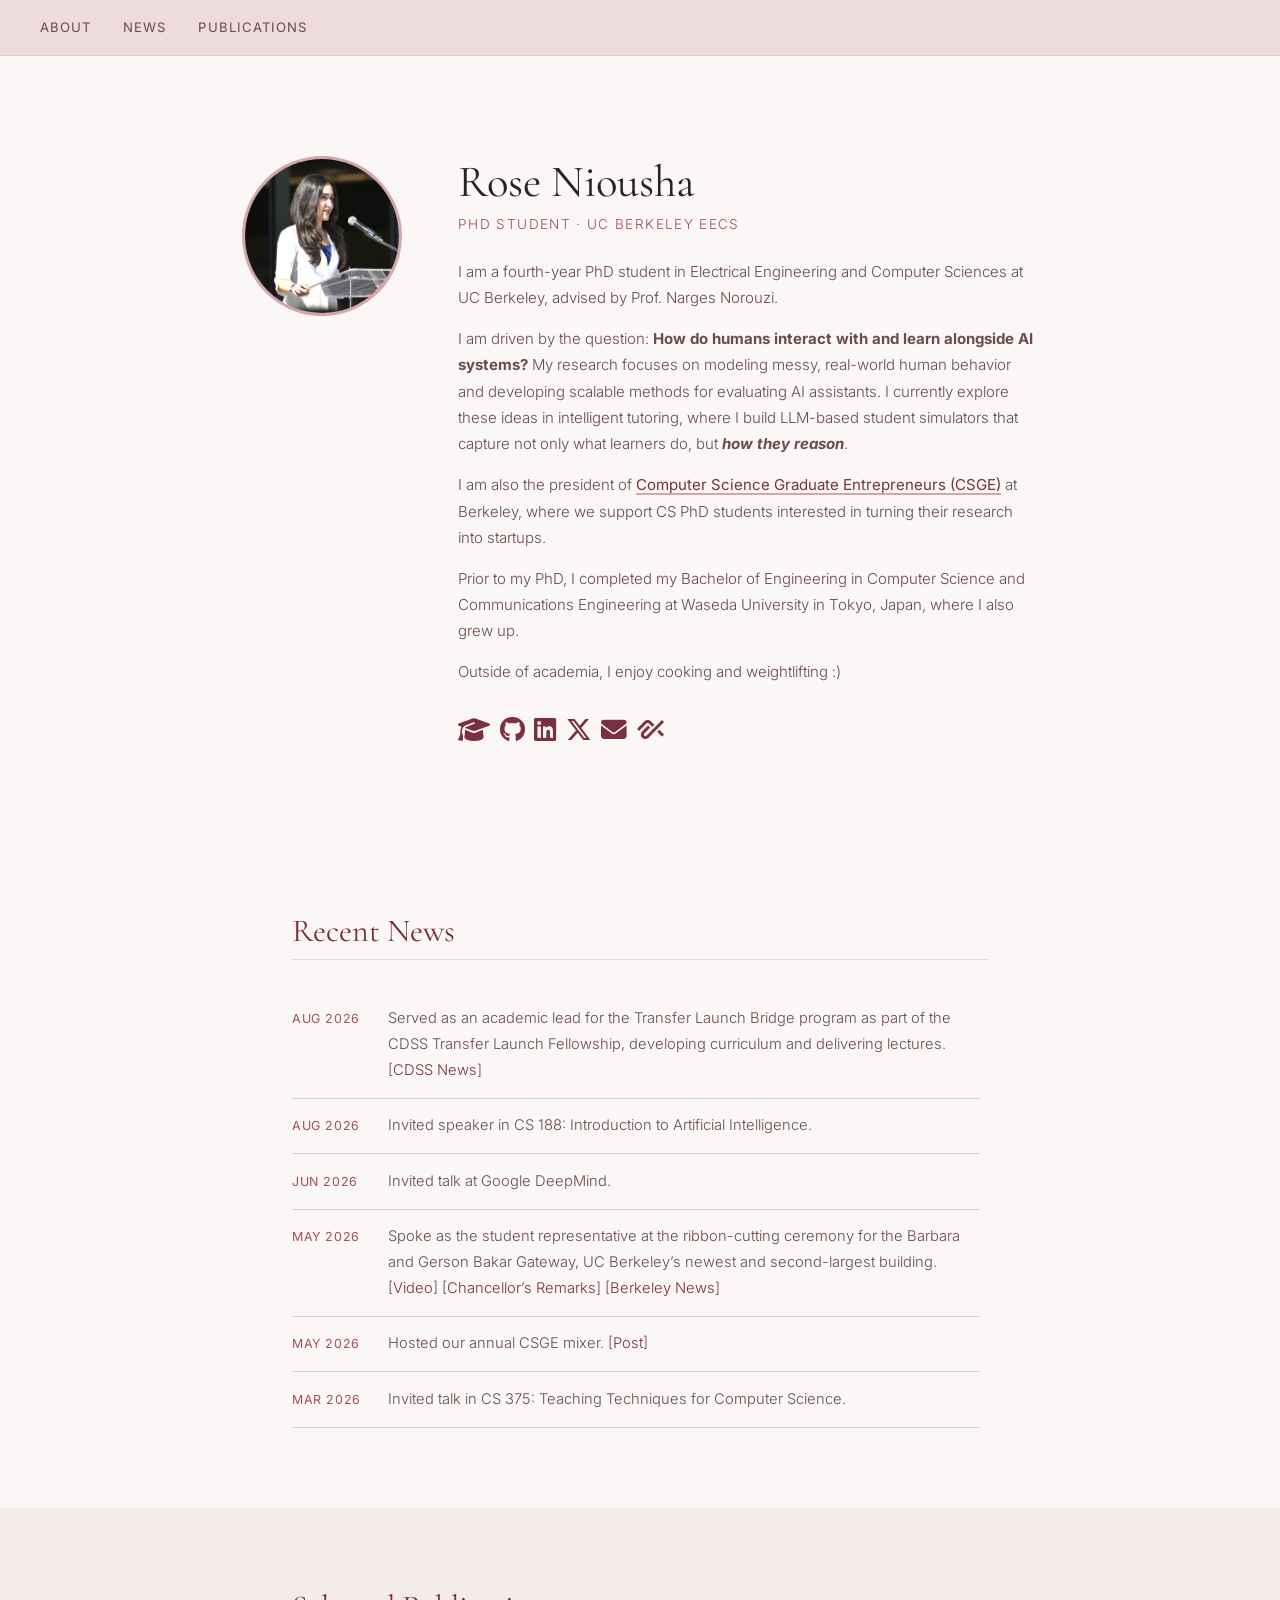
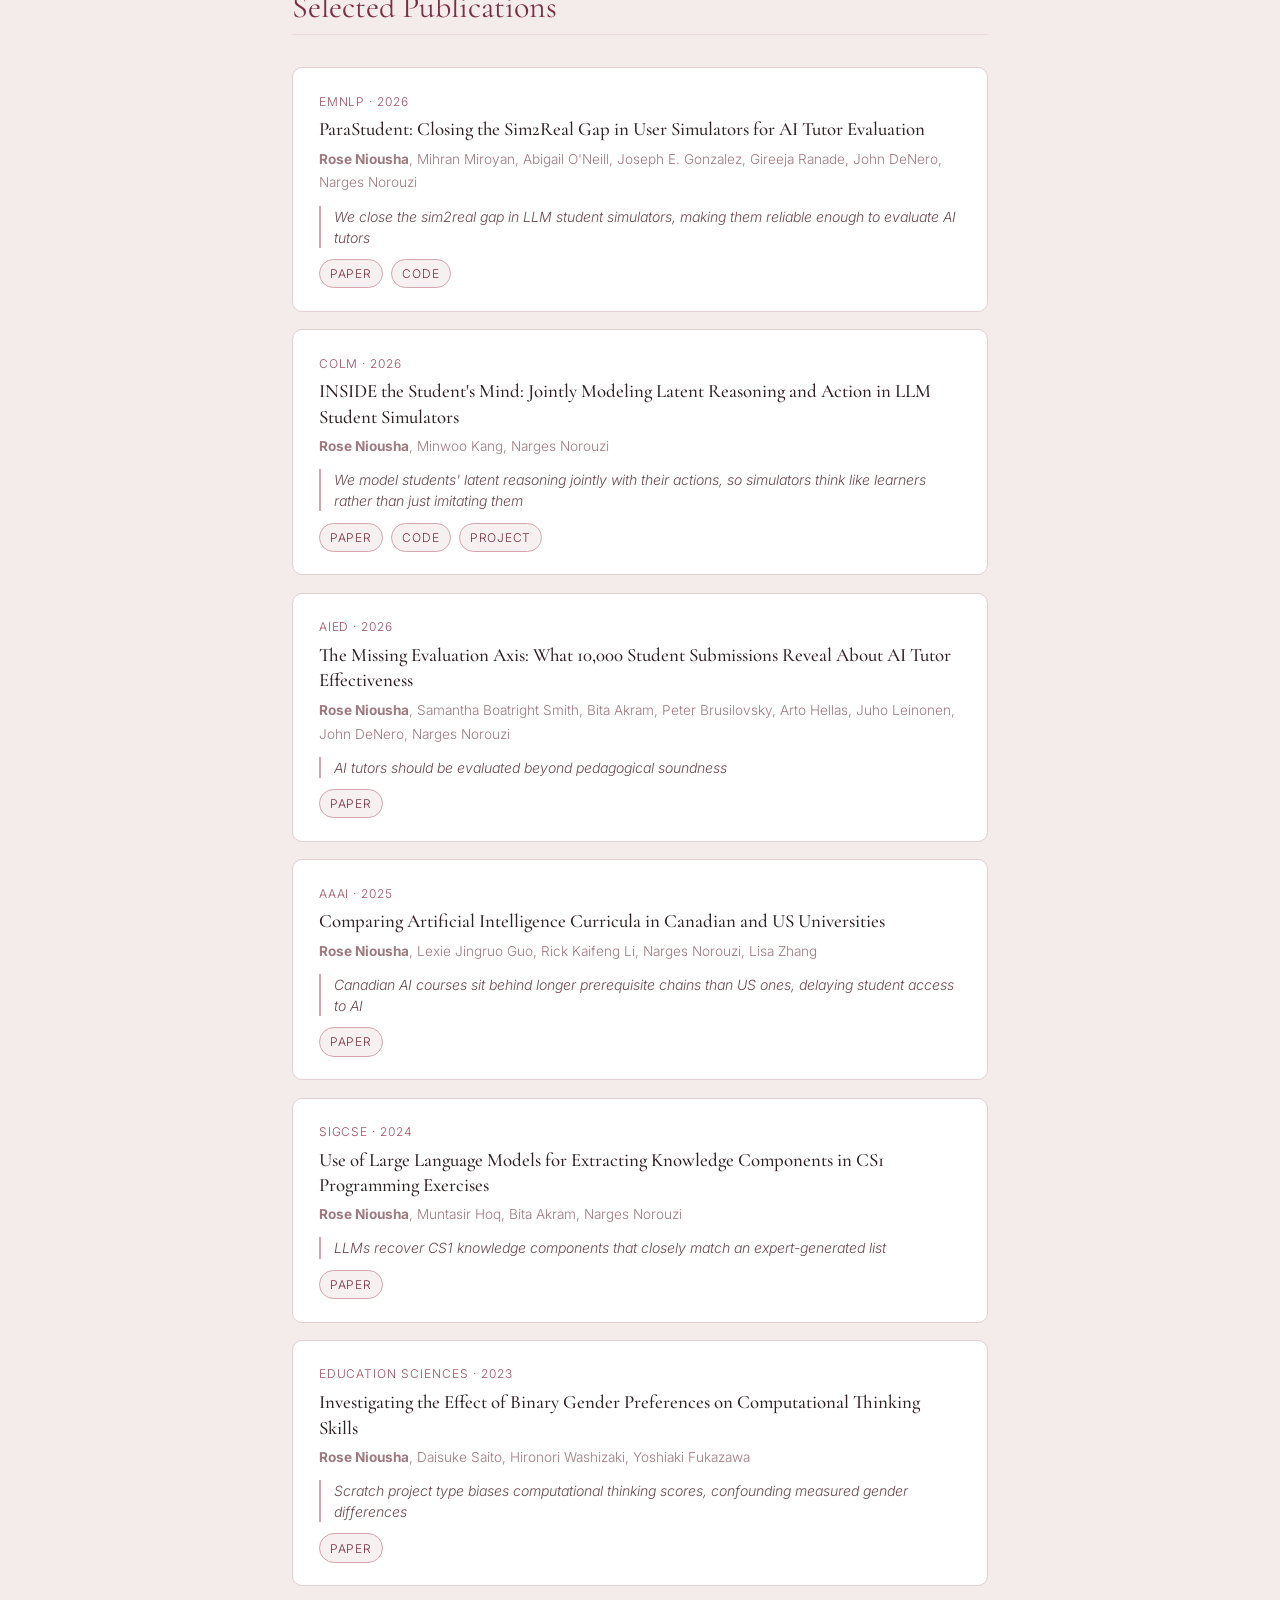
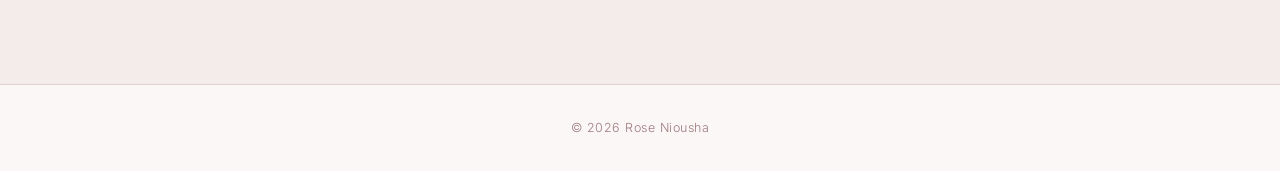
==== commit effa7bce: "Link CSGE in bio and say student simulators Co-Authored-By: Claude Opus 5.5 <noreply@anthropic.com>" ====
--- a/index.html
+++ b/index.html
@@ -14,7 +14,7 @@
   <meta property="og:image:alt" content="Portrait of Rose Niousha" />
   <meta name="twitter:card" content="summary" />
   <link rel="icon" href="favicon.svg" type="image/svg+xml" />
-  <link rel="stylesheet" href="style.css?v=17" />
+  <link rel="stylesheet" href="style.css?v=25" />
   <link rel="preconnect" href="https://fonts.googleapis.com" />
   <link rel="preconnect" href="https://fonts.gstatic.com" crossorigin />
   <link href="https://fonts.googleapis.com/css2?family=Cormorant+Garamond:ital,wght@0,300;0,400;0,500;0,600;1,300;1,400&amp;family=Inter:wght@300;400;500&amp;display=swap" rel="stylesheet" />
@@ -44,10 +44,10 @@
           I am a fourth-year PhD student in Electrical Engineering and Computer Sciences at UC Berkeley, advised by Prof. Narges Norouzi.
         </p>
         <p class="bio">
-          I am driven by the question: <strong>How do humans interact with and learn alongside AI systems?</strong> My research focuses on modeling messy, real-world human behavior and developing scalable methods for evaluating AI assistants. I currently explore these ideas in intelligent tutoring, where I build LLM-based user simulators that capture not only what learners do, but <em><strong>how they reason</strong></em>.
+          I am driven by the question: <strong>How do humans interact with and learn alongside AI systems?</strong> My research focuses on modeling messy, real-world human behavior and developing scalable methods for evaluating AI assistants. I currently explore these ideas in intelligent tutoring, where I build LLM-based student simulators that capture not only what learners do, but <em><strong>how they reason</strong></em>.
         </p>
         <p class="bio">
-          I am also the president of Computer Science Graduate Entrepreneurs (CSGE) at Berkeley, where we support CS PhD students interested in turning their research into startups.
+          I am also the president of <a href="https://csge.berkeley.edu/">Computer Science Graduate Entrepreneurs (CSGE)</a> at Berkeley, where we support CS PhD students interested in turning their research into startups.
         </p>
         <p class="bio">
           Prior to my PhD, I completed my Bachelor of Engineering in Computer Science and Communications Engineering at Waseda University in Tokyo, Japan, where I also grew up.
--- a/style.css
+++ b/style.css
@@ -150,6 +150,16 @@
   font-size: 0.94rem;
 }
 
+.bio a {
+  font-weight: 400;
+  text-decoration: underline;
+  text-decoration-color: var(--burg-light);
+  text-decoration-thickness: 1.5px;
+  text-underline-offset: 0.2em;
+  transition: text-decoration-color 0.2s;
+}
+.bio a:hover { text-decoration-color: var(--burgundy); }
+
 .links {
   display: flex;
   flex-wrap: wrap;
@@ -297,6 +307,13 @@
 .project-page .section-inner h2 { font-size: 1.6rem; }
 .project-page .sub-head { font-size: 1.2rem; }
 
+/* wider layout than the homepage so figures and tables get more room */
+.project-page .section-inner { max-width: 1040px; }
+.project-page .project-header { max-width: 1160px; padding-top: 70px; }
+.project-page .project-tagline { max-width: 1040px; }
+.project-page .project-figure { max-width: 1160px; }
+.project-page .project-figure figcaption { max-width: 900px; }
+
 .nav-home {
   font-size: 0.82rem;
   font-weight: 400;
@@ -319,7 +336,7 @@
 }
 
 .project-venue {
-  font-size: 0.8rem;
+  font-size: 0.95rem;
   letter-spacing: 0.12em;
   text-transform: uppercase;
   color: var(--burg-mid);
@@ -329,7 +346,8 @@
 .project-title,
 .project-subtitle {
   font-family: 'Inter', sans-serif;
-  font-size: 2rem;
+  /* sized so the subtitle fits on one line on laptop-width screens */
+  font-size: clamp(1.25rem, calc((100vw - 4rem) / 34), 2rem);
   font-weight: 500;
   letter-spacing: -0.01em;
   line-height: 1.25;
@@ -342,14 +360,15 @@
 .project-subtitle { margin-bottom: 1.6rem; }
 
 .project-authors {
+  font-size: 1.15rem;
+  color: var(--burg-mid);
+  margin-top: 0.4rem;
+}
+.project-authors strong { font-weight: 600; }
+
+.project-affil {
   font-size: 1rem;
-  color: var(--text);
-}
-.project-authors strong { font-weight: 600; }
-
-.project-affil {
-  font-size: 0.85rem;
-  color: var(--text-light);
+  color: var(--burg-mid);
   margin-bottom: 1.4rem;
 }
 
@@ -448,6 +467,34 @@
   padding: 0.05em 0.3em;
 }
 
+.motivation-grid {
+  display: grid;
+  grid-template-columns: repeat(3, 1fr);
+  gap: 1rem;
+  margin: 1.4rem 0;
+}
+
+.motivation-card {
+  background: var(--white);
+  border: 1px solid var(--border);
+  border-top: 3px solid var(--burg-light);
+  border-radius: 10px;
+  padding: 1.1rem 1.2rem;
+}
+.motivation-card h4 {
+  font-size: 1rem;
+  font-weight: 600;
+  color: var(--text);
+  margin-bottom: 0.35rem;
+}
+.motivation-card p {
+  font-size: 0.88rem;
+  line-height: 1.6;
+  color: var(--text-mid);
+}
+
+.project-text, .motivation-card p, .takeaways li { text-wrap: pretty; }
+
 .methods-grid {
   margin-top: 1.4rem;
   display: flex;
@@ -595,7 +642,7 @@
   color: var(--text);
 }
 .align-table tbody tr + tr { border-top: 1px solid var(--burg-faint); }
-.align-table td { color: var(--text-mid); }
+.align-table td { color: var(--text-mid); text-align: center; }
 .align-table td.ours { color: var(--burgundy); font-weight: 500; }
 .align-table td.ours strong { font-weight: 600; }
 .delta {
@@ -796,6 +843,7 @@
   .project-figure img { padding: 0.5rem; }
   .project-tagline { font-size: 1.1rem; padding: 0 1.2rem; }
   .methods-row { grid-template-columns: minmax(0, 0.9fr) minmax(0, 1fr) minmax(0, 1fr); gap: 0.4rem; }
+  .motivation-grid { grid-template-columns: 1fr; }
   .methods-group { font-size: 0.85rem; }
   .method { font-size: 0.8rem; padding: 0.7rem 0.3rem; }
   .result-figure img { padding: 0.4rem; }
@@ -803,7 +851,7 @@
   .align-table th, .align-table td { padding: 0.5rem 0.3rem; }
   .align-table thead th { font-size: 0.72rem; }
   .align-table tbody th { white-space: normal; }
-  .delta { display: block; min-width: 0; text-align: right; }
+  .delta { display: block; min-width: 0; text-align: center; }
   .split-toggle button { padding: 0.35rem 0.7rem; font-size: 0.7rem; }
   .fidelity-table thead th { white-space: normal; }
   .filter-label { width: 100%; }
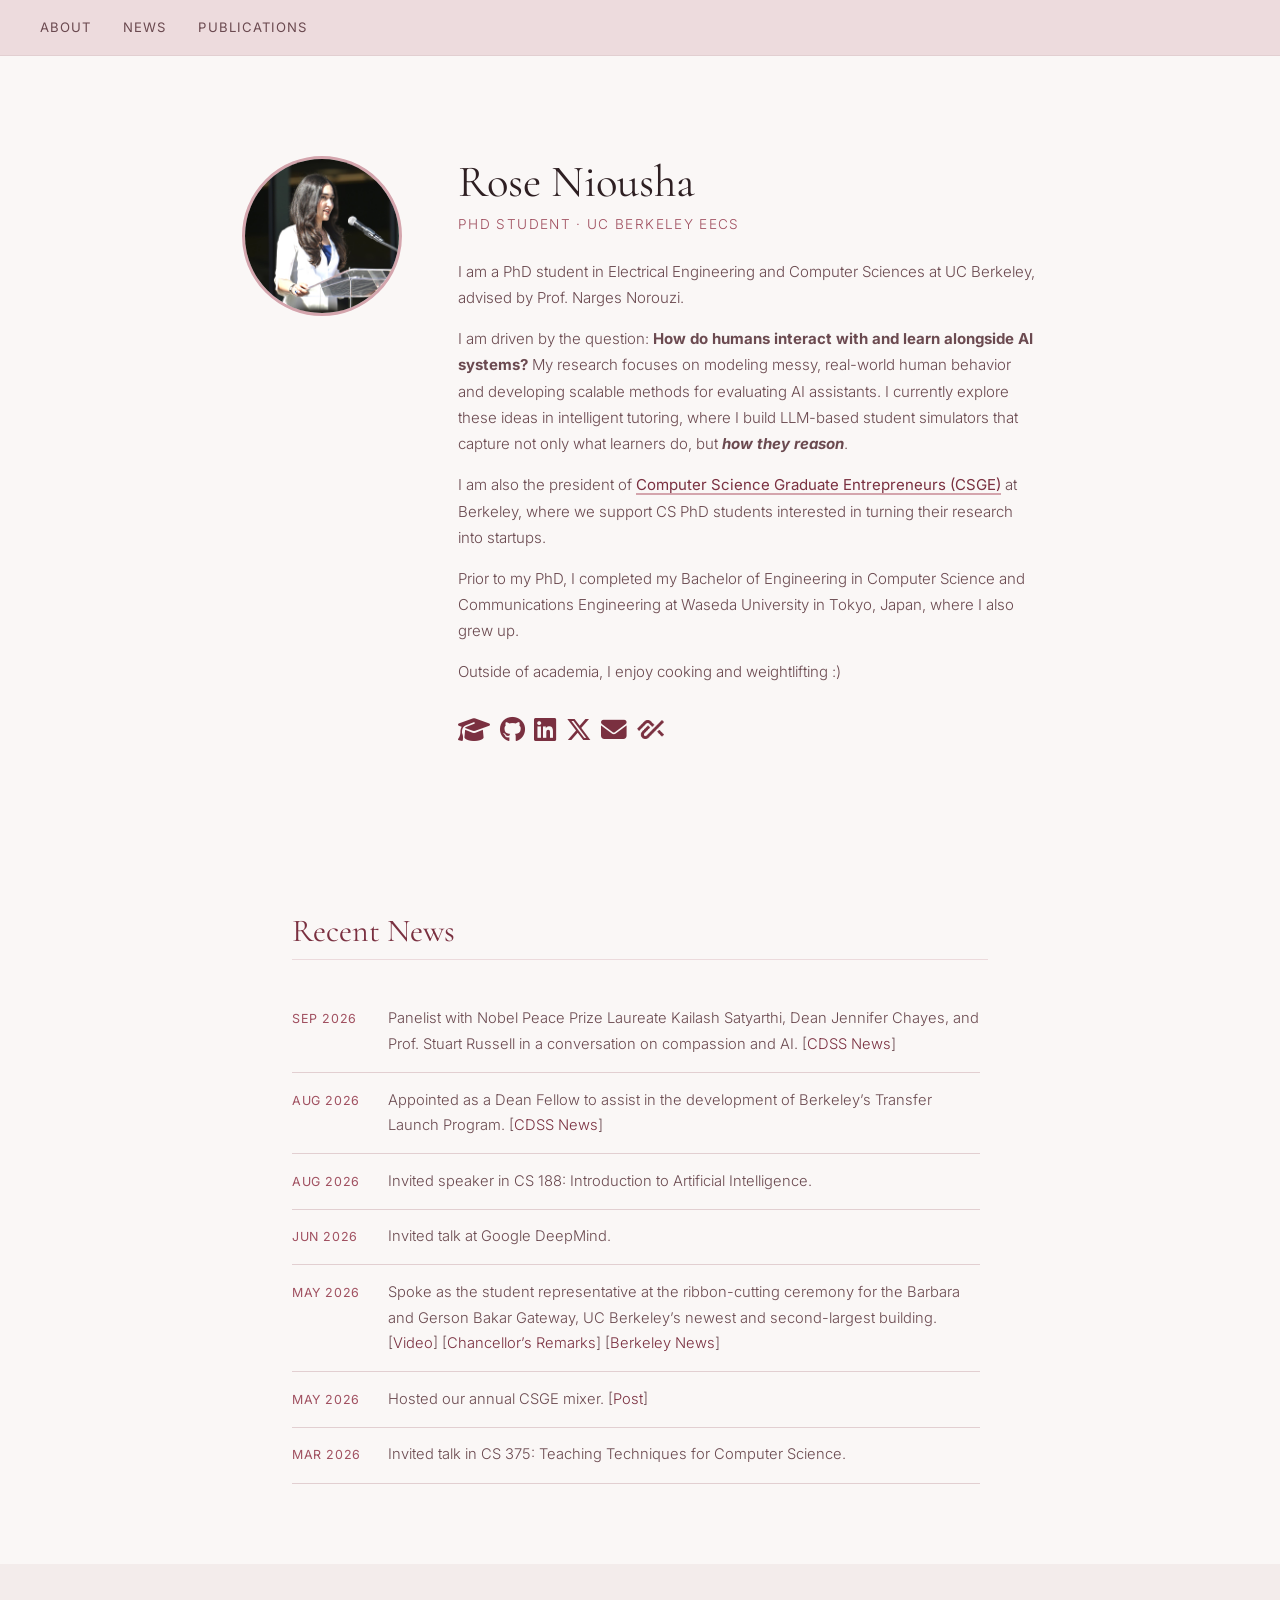
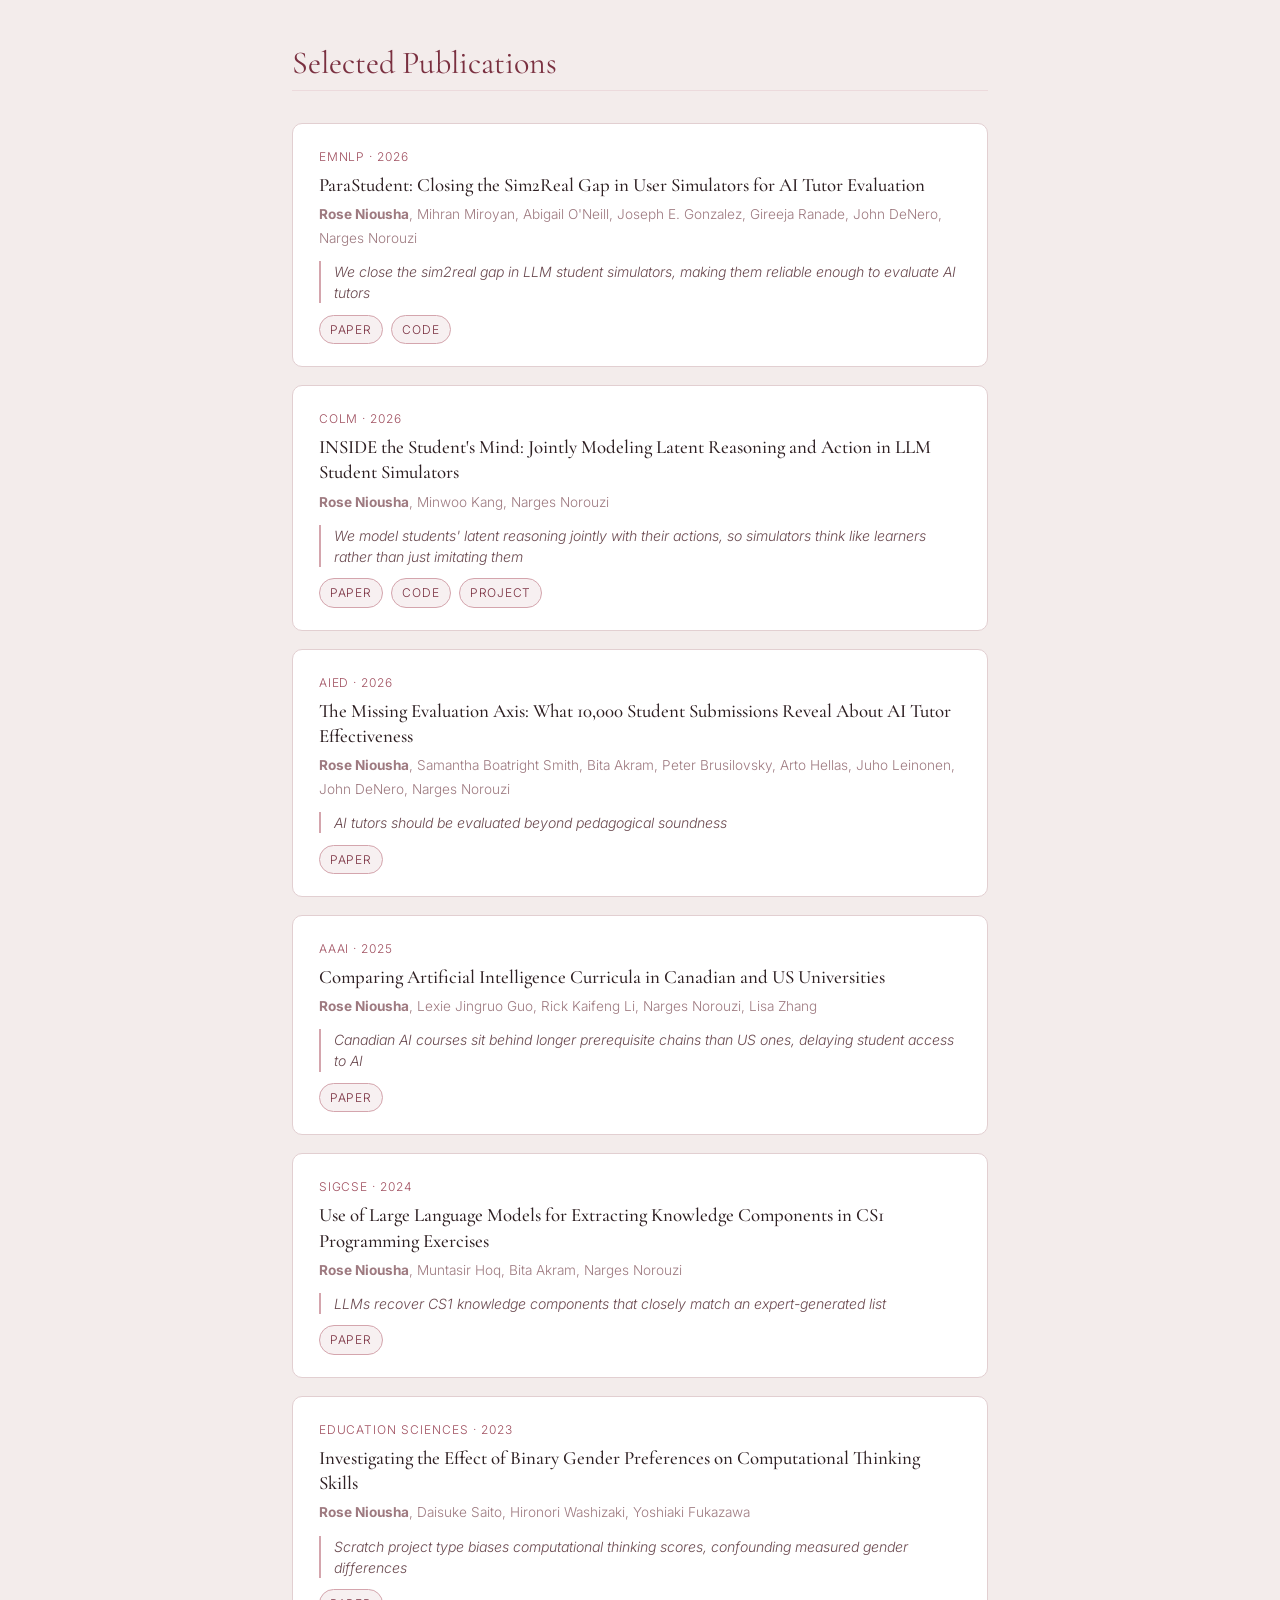
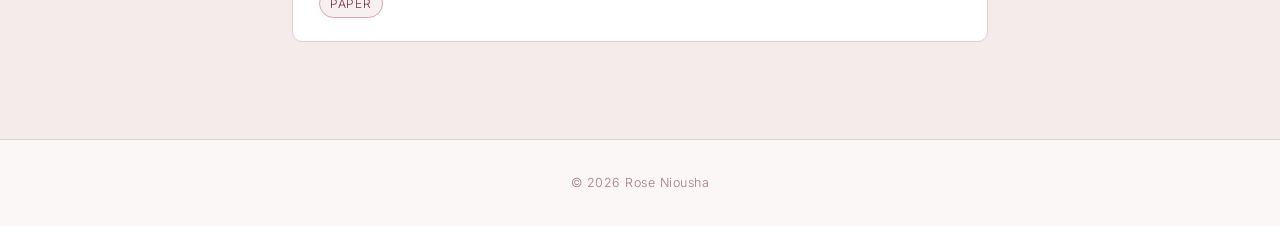
==== commit 87393825: "new update Co-Authored-By: Claude Opus 5.5 <noreply@anthropic.com>" ====
--- a/index.html
+++ b/index.html
@@ -41,7 +41,7 @@
         <h1>Rose Niousha</h1>
         <p class="affil">PhD Student &middot; UC Berkeley EECS</p>
         <p class="bio">
-          I am a fourth-year PhD student in Electrical Engineering and Computer Sciences at UC Berkeley, advised by Prof. Narges Norouzi.
+          I am a PhD student in Electrical Engineering and Computer Sciences at UC Berkeley, advised by Prof. Narges Norouzi.
         </p>
         <p class="bio">
           I am driven by the question: <strong>How do humans interact with and learn alongside AI systems?</strong> My research focuses on modeling messy, real-world human behavior and developing scalable methods for evaluating AI assistants. I currently explore these ideas in intelligent tutoring, where I build LLM-based student simulators that capture not only what learners do, but <em><strong>how they reason</strong></em>.
@@ -73,8 +73,12 @@
       <h2>Recent News</h2>
       <ul class="news-list">
         <li>
+          <span class="news-date">Sep 2026</span>
+          <span class="news-item">Panelist with Nobel Peace Prize Laureate Kailash Satyarthi, Dean Jennifer Chayes, and Prof. Stuart Russell in a conversation on compassion and AI. [<a href="https://cdss.berkeley.edu/news/nobel-peace-prize-laureate-kailash-satyarthi-asks-students-embed-compassion-ai">CDSS News</a>]</span>
+        </li>
+        <li>
           <span class="news-date">Aug 2026</span>
-          <span class="news-item">Served as an academic lead for the Transfer Launch Bridge program as part of the CDSS Transfer Launch Fellowship, developing curriculum and delivering lectures. [<a href="https://cdss.berkeley.edu/news/transfer-students-prepare-their-uc-berkeley-launch-fall">CDSS News</a>]</span>
+          <span class="news-item">Appointed as a Dean Fellow to assist in the development of Berkeley&rsquo;s Transfer Launch Program. [<a href="https://cdss.berkeley.edu/news/transfer-students-prepare-their-uc-berkeley-launch-fall">CDSS News</a>]</span>
         </li>
         <li>
           <span class="news-date">Aug 2026</span>
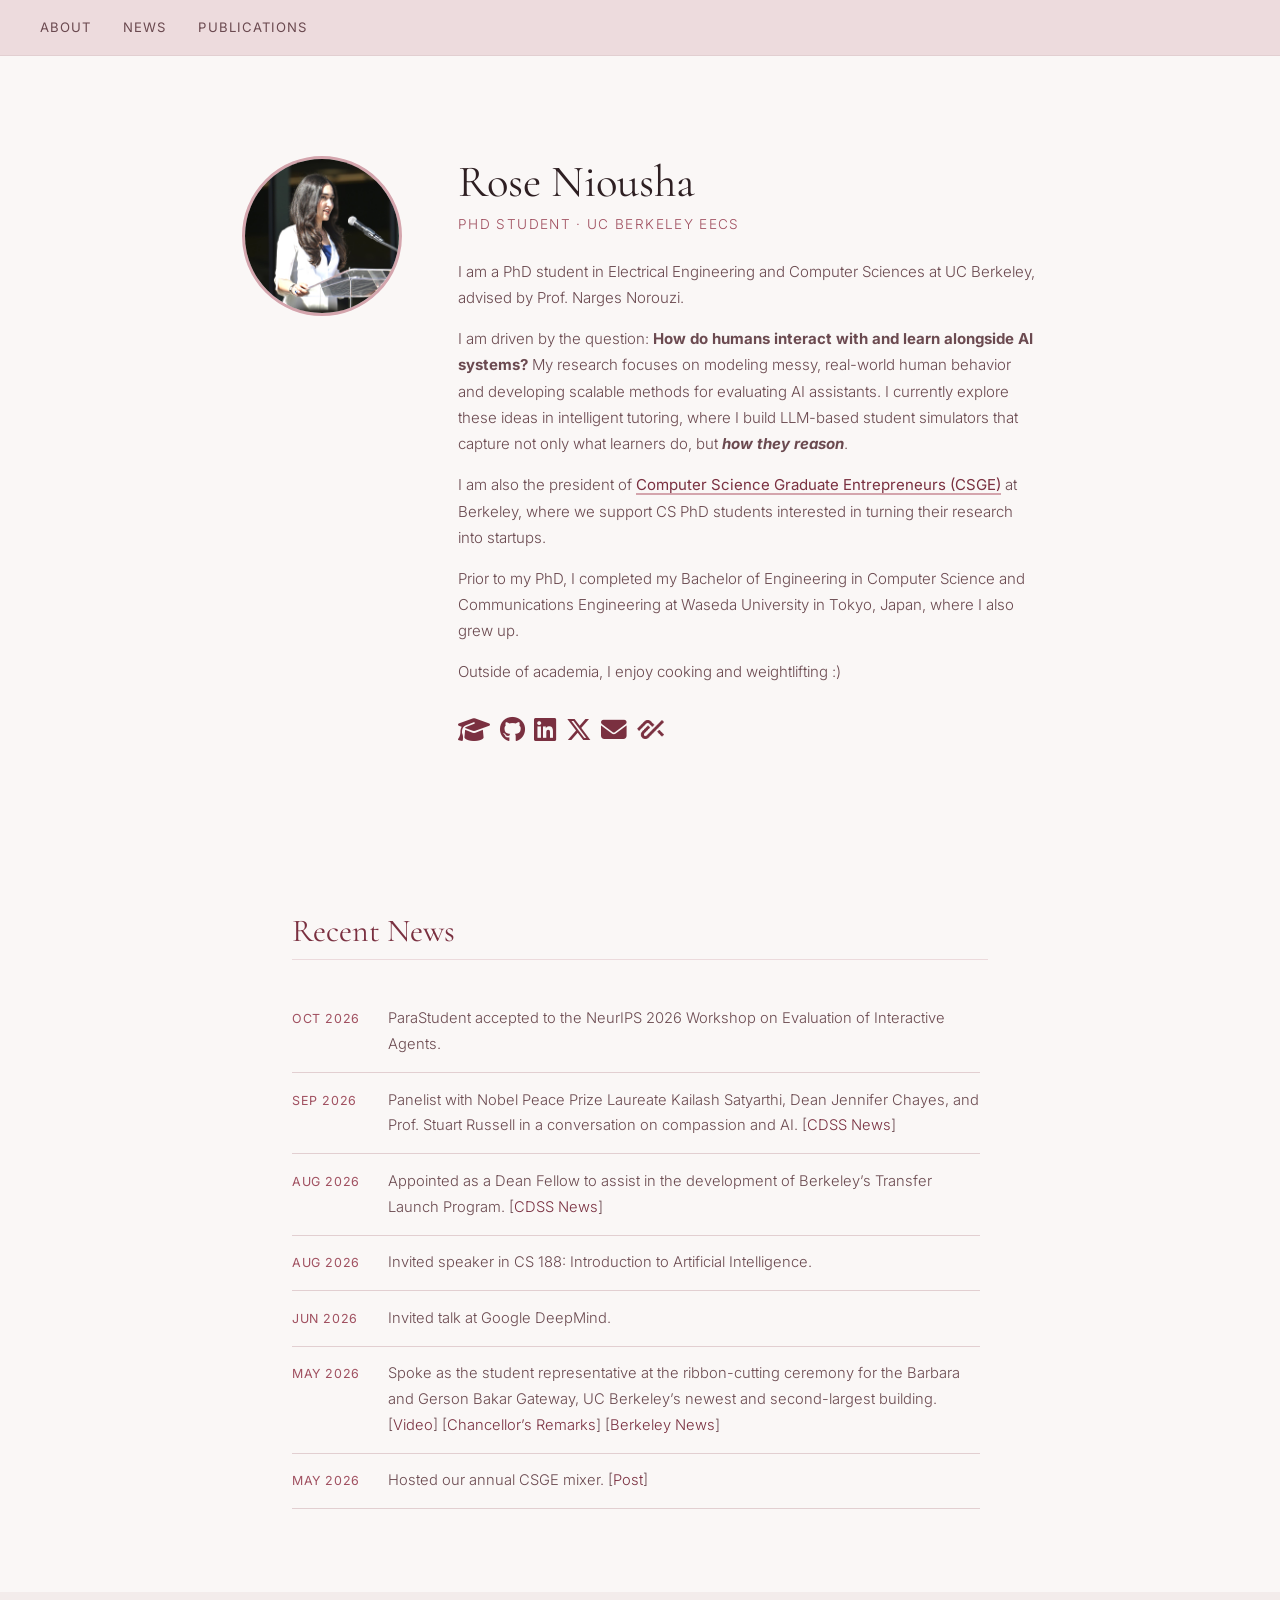
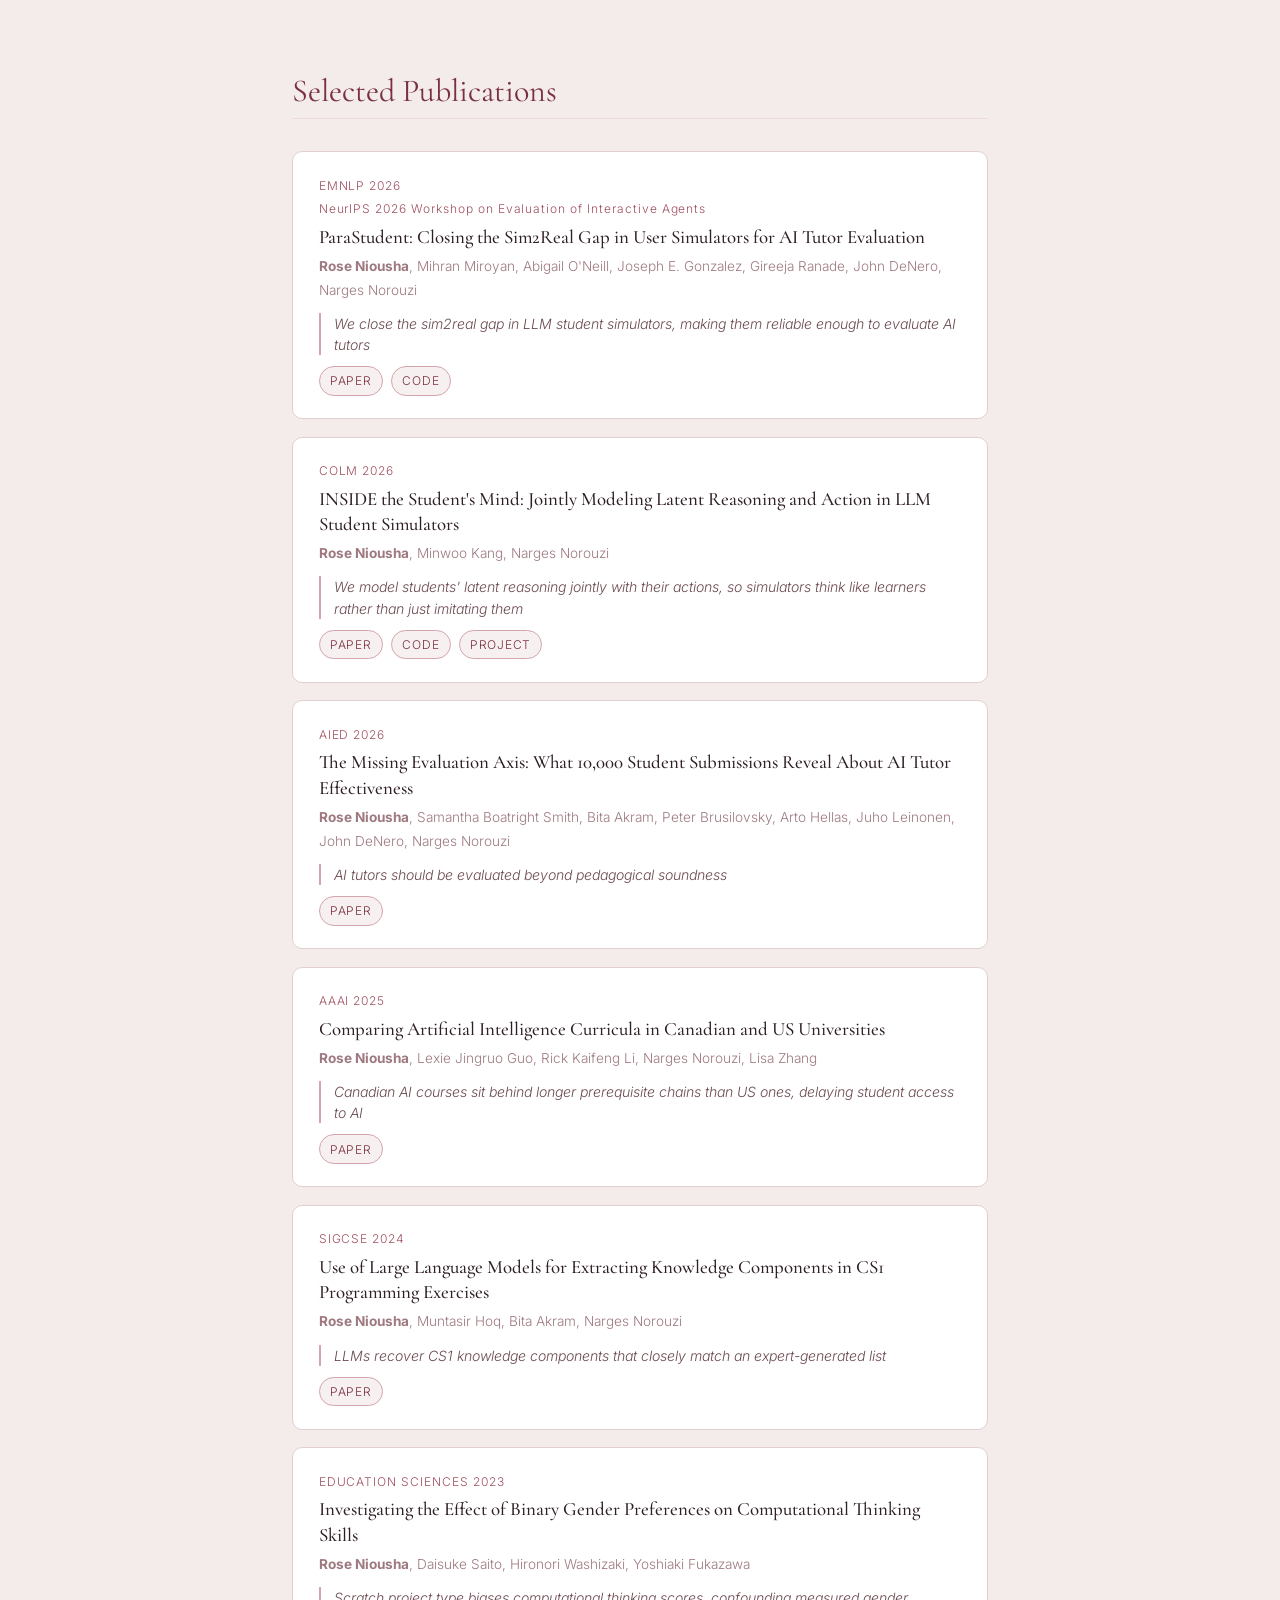
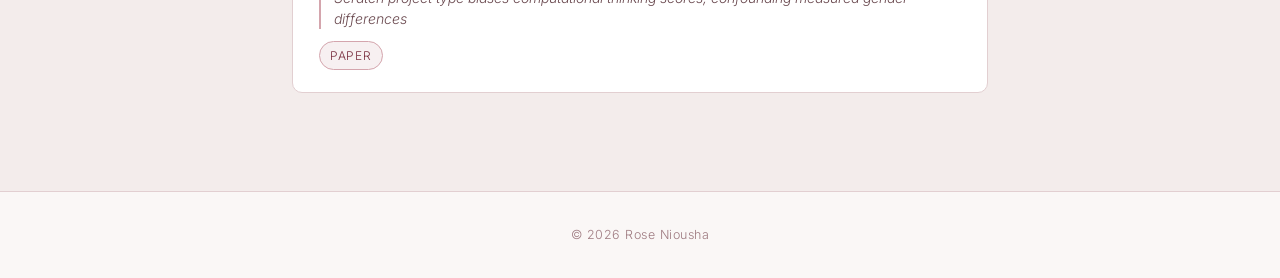
==== commit 38102c7a: "new update Co-Authored-By: Claude Opus 5.5 <noreply@anthropic.com>" ====
--- a/index.html
+++ b/index.html
@@ -14,7 +14,7 @@
   <meta property="og:image:alt" content="Portrait of Rose Niousha" />
   <meta name="twitter:card" content="summary" />
   <link rel="icon" href="favicon.svg" type="image/svg+xml" />
-  <link rel="stylesheet" href="style.css?v=25" />
+  <link rel="stylesheet" href="style.css?v=26" />
   <link rel="preconnect" href="https://fonts.googleapis.com" />
   <link rel="preconnect" href="https://fonts.gstatic.com" crossorigin />
   <link href="https://fonts.googleapis.com/css2?family=Cormorant+Garamond:ital,wght@0,300;0,400;0,500;0,600;1,300;1,400&amp;family=Inter:wght@300;400;500&amp;display=swap" rel="stylesheet" />
@@ -73,6 +73,10 @@
       <h2>Recent News</h2>
       <ul class="news-list">
         <li>
+          <span class="news-date">Oct 2026</span>
+          <span class="news-item">ParaStudent accepted to the NeurIPS 2026 Workshop on Evaluation of Interactive Agents.</span>
+        </li>
+        <li>
           <span class="news-date">Sep 2026</span>
           <span class="news-item">Panelist with Nobel Peace Prize Laureate Kailash Satyarthi, Dean Jennifer Chayes, and Prof. Stuart Russell in a conversation on compassion and AI. [<a href="https://cdss.berkeley.edu/news/nobel-peace-prize-laureate-kailash-satyarthi-asks-students-embed-compassion-ai">CDSS News</a>]</span>
         </li>
@@ -110,7 +114,7 @@
       <h2>Selected Publications</h2>
 
       <div class="pub-card">
-        <div class="pub-venue">EMNLP &middot; 2026</div>
+        <div class="pub-venue">EMNLP 2026<span class="pub-venue-sub">NeurIPS 2026 Workshop on Evaluation of Interactive Agents</span></div>
         <div class="pub-title">ParaStudent: Closing the Sim2Real Gap in User Simulators for AI Tutor Evaluation</div>
         <div class="pub-authors"><strong>Rose Niousha</strong>, Mihran Miroyan, Abigail O'Neill, Joseph E. Gonzalez, Gireeja Ranade, John DeNero, Narges Norouzi</div>
         <blockquote class="pub-tldr">We close the sim2real gap in LLM student simulators, making them reliable enough to evaluate AI tutors</blockquote>
@@ -121,7 +125,7 @@
       </div>
 
       <div class="pub-card">
-        <div class="pub-venue">COLM &middot; 2026</div>
+        <div class="pub-venue">COLM 2026</div>
         <div class="pub-title">INSIDE the Student's Mind: Jointly Modeling Latent Reasoning and Action in LLM Student Simulators</div>
         <div class="pub-authors"><strong>Rose Niousha</strong>, Minwoo Kang, Narges Norouzi</div>
         <blockquote class="pub-tldr">We model students' latent reasoning jointly with their actions, so simulators think like learners rather than just imitating them</blockquote>
@@ -133,7 +137,7 @@
       </div>
 
       <div class="pub-card">
-        <div class="pub-venue">AIED &middot; 2026</div>
+        <div class="pub-venue">AIED 2026</div>
         <div class="pub-title">The Missing Evaluation Axis: What 10,000 Student Submissions Reveal About AI Tutor Effectiveness</div>
         <div class="pub-authors"><strong>Rose Niousha</strong>, Samantha Boatright Smith, Bita Akram, Peter Brusilovsky, Arto Hellas, Juho Leinonen, John DeNero, Narges Norouzi</div>
         <blockquote class="pub-tldr">AI tutors should be evaluated beyond pedagogical soundness</blockquote>
@@ -143,7 +147,7 @@
       </div>
       
       <div class="pub-card">
-        <div class="pub-venue">AAAI &middot; 2025</div>
+        <div class="pub-venue">AAAI 2025</div>
         <div class="pub-title">Comparing Artificial Intelligence Curricula in Canadian and US Universities</div>
         <div class="pub-authors"><strong>Rose Niousha</strong>, Lexie Jingruo Guo, Rick Kaifeng Li, Narges Norouzi, Lisa Zhang</div>
         <blockquote class="pub-tldr">Canadian AI courses sit behind longer prerequisite chains than US ones, delaying student access to AI</blockquote>
@@ -153,7 +157,7 @@
       </div>
 
       <div class="pub-card">
-        <div class="pub-venue">SIGCSE &middot; 2024</div>
+        <div class="pub-venue">SIGCSE 2024</div>
         <div class="pub-title">Use of Large Language Models for Extracting Knowledge Components in CS1 Programming Exercises</div>
         <div class="pub-authors"><strong>Rose Niousha</strong>, Muntasir Hoq, Bita Akram, Narges Norouzi</div>
         <blockquote class="pub-tldr">LLMs recover CS1 knowledge components that closely match an expert-generated list</blockquote>
@@ -163,7 +167,7 @@
       </div>
 
       <div class="pub-card">
-        <div class="pub-venue">Education Sciences &middot; 2023</div>
+        <div class="pub-venue">Education Sciences 2023</div>
         <div class="pub-title">Investigating the Effect of Binary Gender Preferences on Computational Thinking Skills</div>
         <div class="pub-authors"><strong>Rose Niousha</strong>, Daisuke Saito, Hironori Washizaki, Yoshiaki Fukazawa</div>
         <blockquote class="pub-tldr">Scratch project type biases computational thinking scores, confounding measured gender differences</blockquote>
--- a/style.css
+++ b/style.css
@@ -247,6 +247,12 @@
   text-transform: uppercase;
   color: var(--burg-mid);
   margin-bottom: 0.35rem;
+}
+
+.pub-venue-sub {
+  display: block;
+  margin-top: 0.15rem;
+  text-transform: none;
 }
 
 .pub-title {
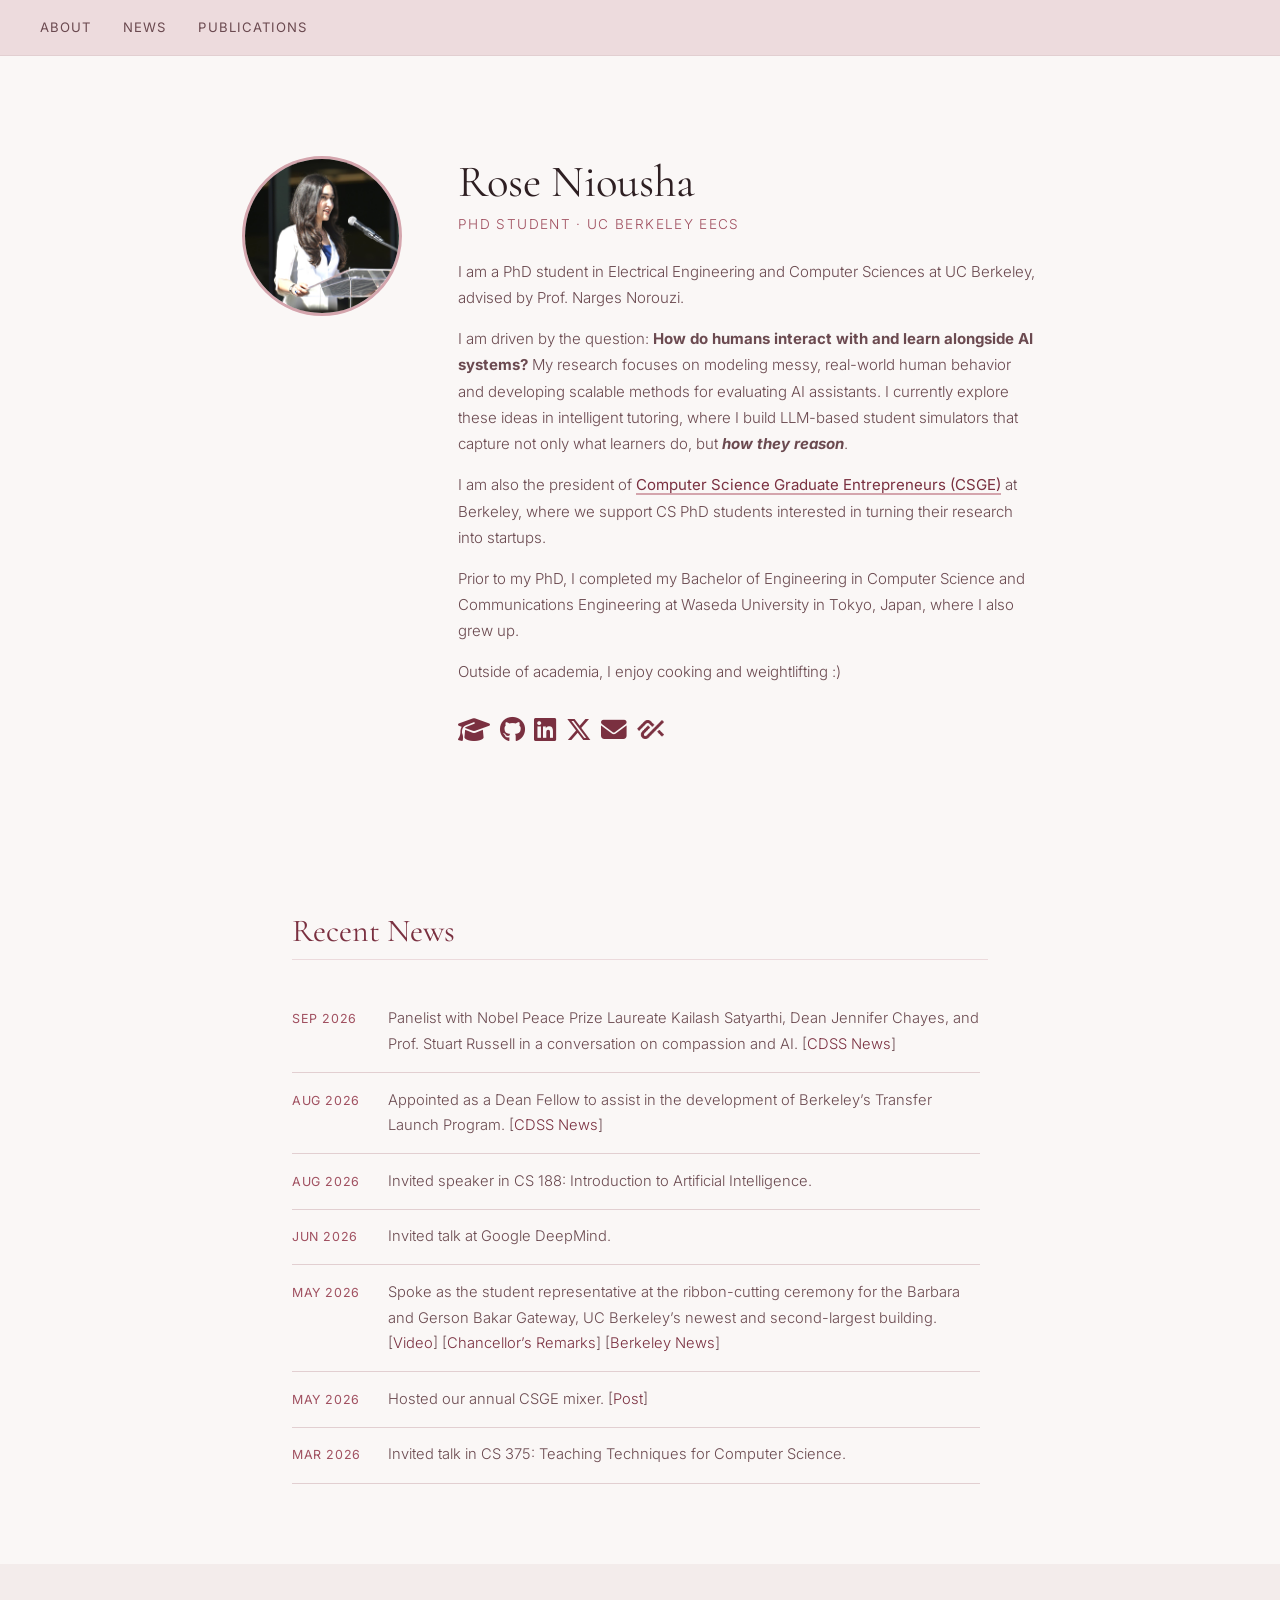
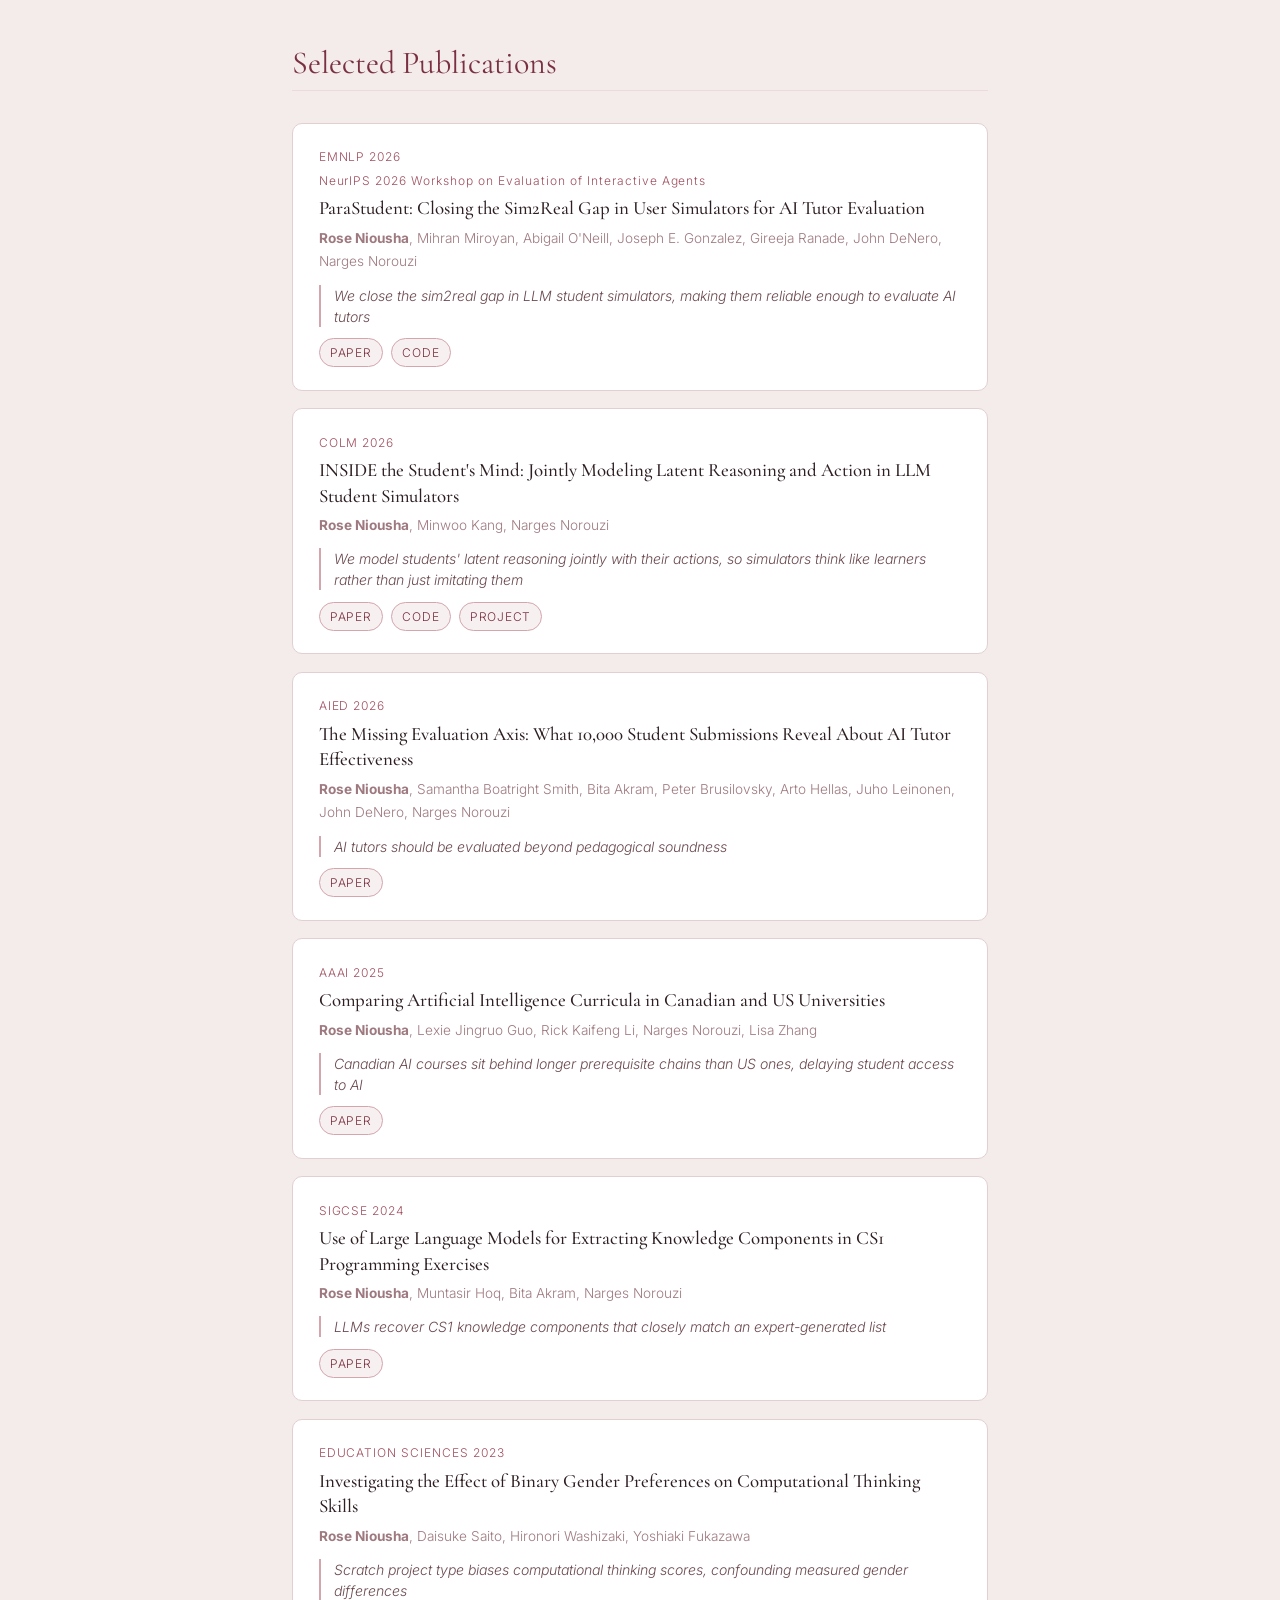
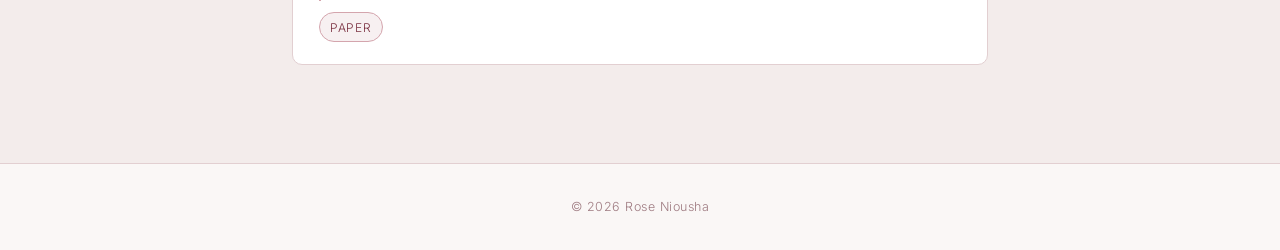
==== commit 133e530f: "new update Co-Authored-By: Claude Opus 5.5 <noreply@anthropic.com>" ====
--- a/index.html
+++ b/index.html
@@ -73,10 +73,6 @@
       <h2>Recent News</h2>
       <ul class="news-list">
         <li>
-          <span class="news-date">Oct 2026</span>
-          <span class="news-item">ParaStudent accepted to the NeurIPS 2026 Workshop on Evaluation of Interactive Agents.</span>
-        </li>
-        <li>
           <span class="news-date">Sep 2026</span>
           <span class="news-item">Panelist with Nobel Peace Prize Laureate Kailash Satyarthi, Dean Jennifer Chayes, and Prof. Stuart Russell in a conversation on compassion and AI. [<a href="https://cdss.berkeley.edu/news/nobel-peace-prize-laureate-kailash-satyarthi-asks-students-embed-compassion-ai">CDSS News</a>]</span>
         </li>
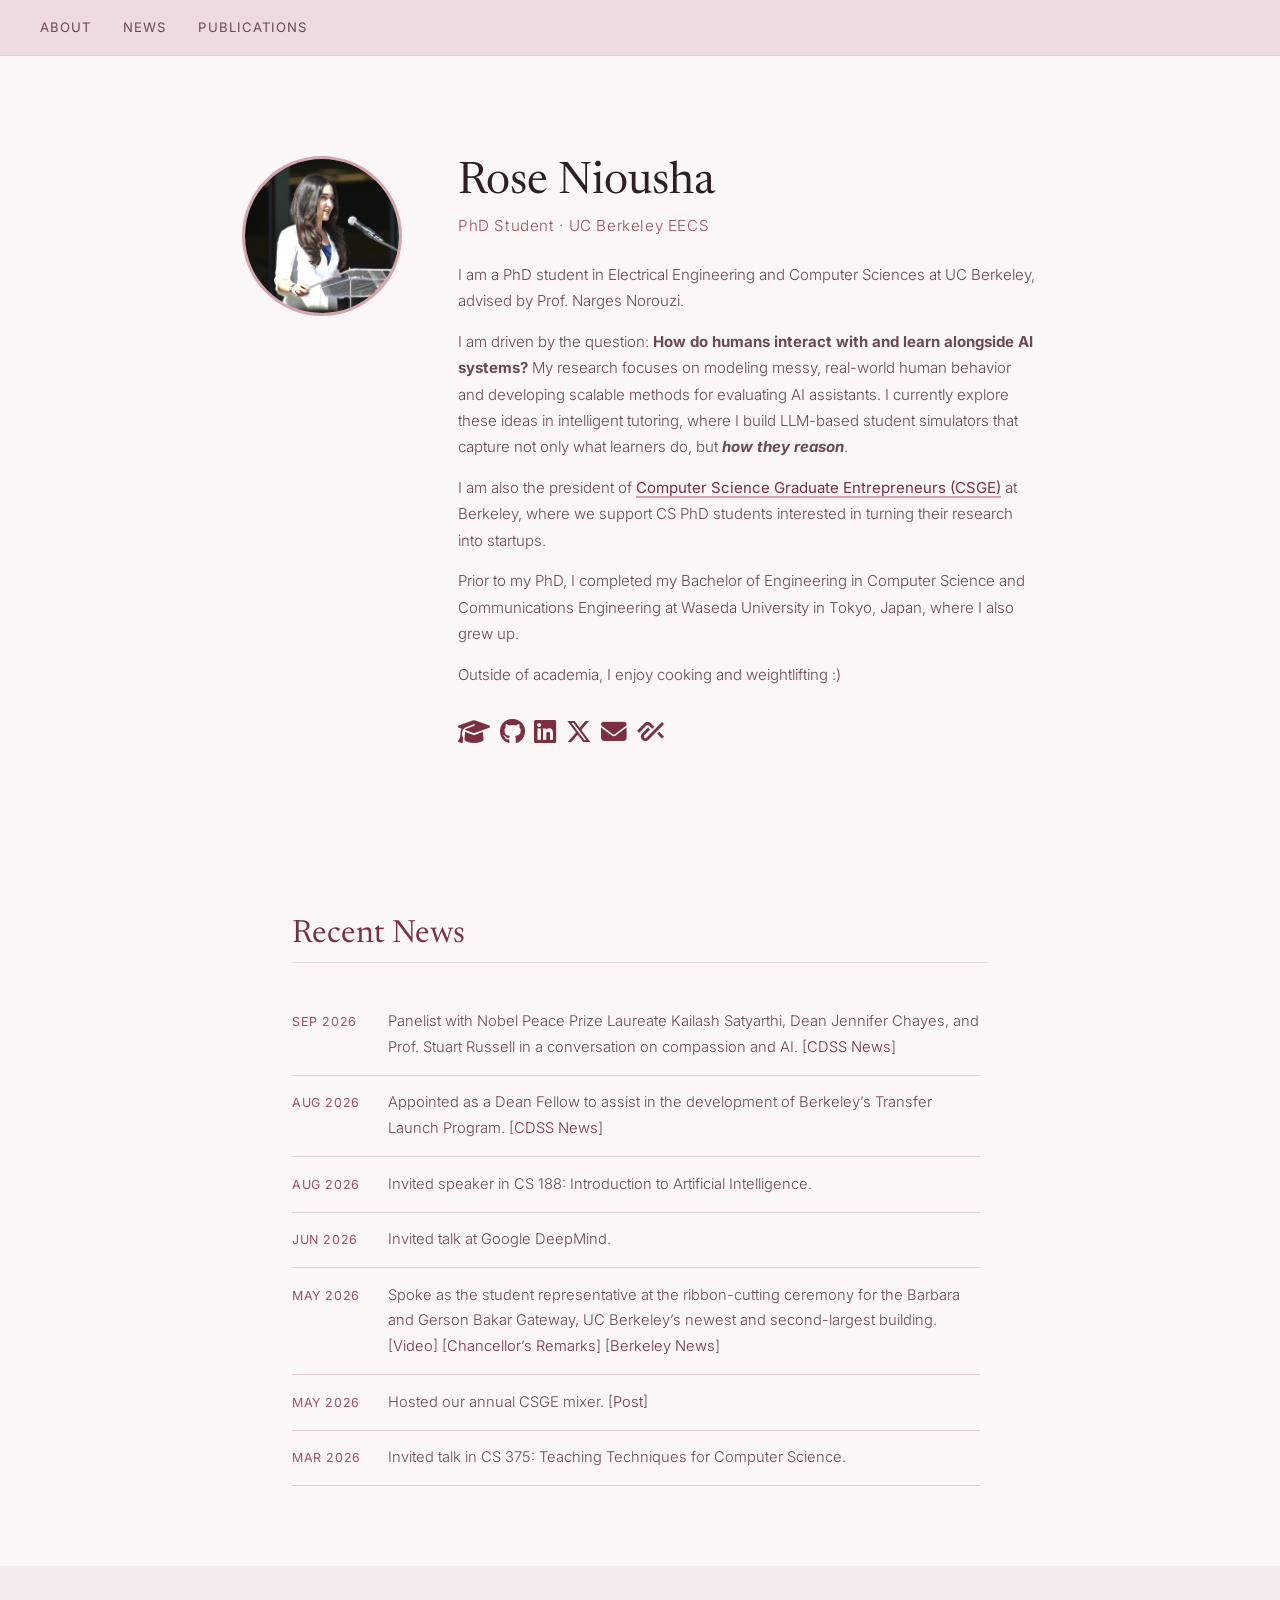
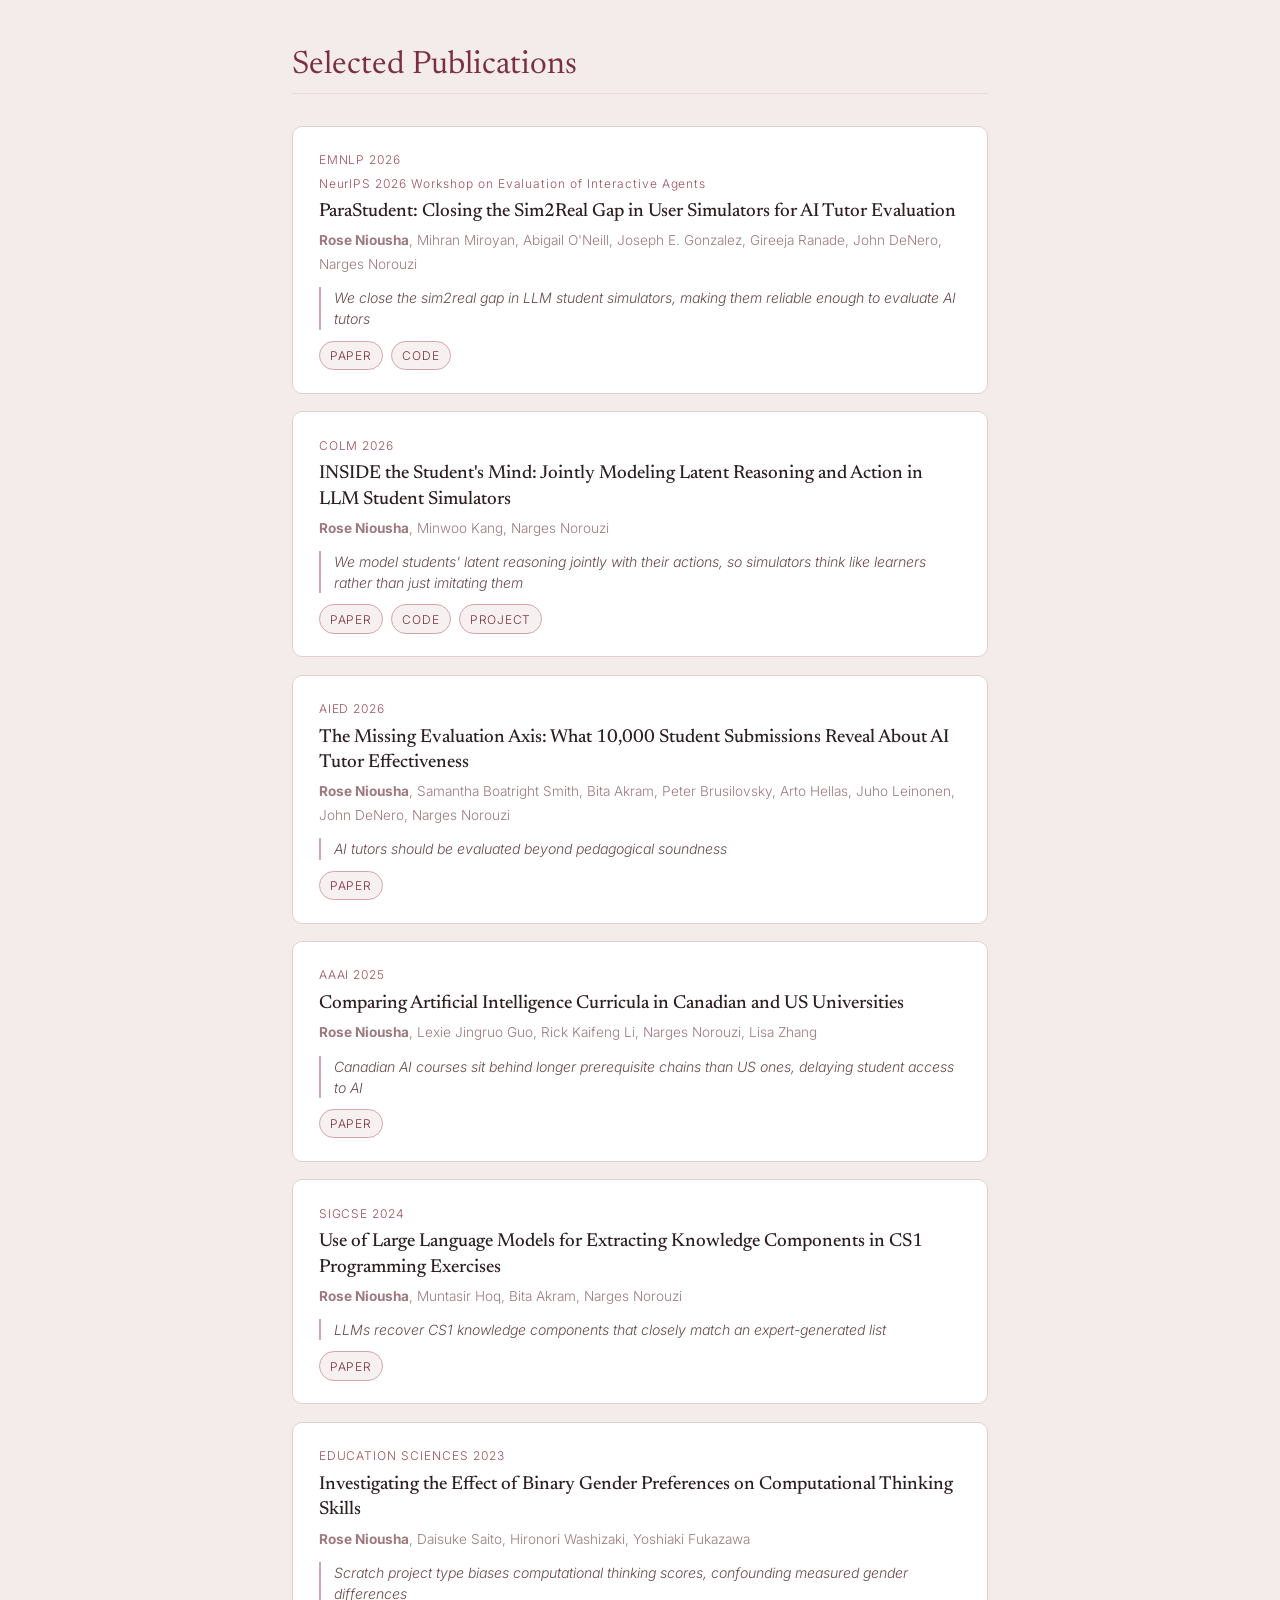
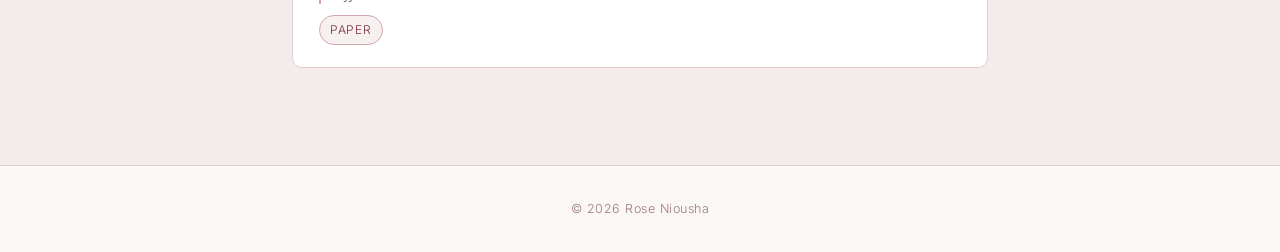
==== commit 8cb70019: "new update Co-Authored-By: Claude Opus 5.5 <noreply@anthropic.com>" ====
--- a/index.html
+++ b/index.html
@@ -14,10 +14,10 @@
   <meta property="og:image:alt" content="Portrait of Rose Niousha" />
   <meta name="twitter:card" content="summary" />
   <link rel="icon" href="favicon.svg" type="image/svg+xml" />
-  <link rel="stylesheet" href="style.css?v=26" />
+  <link rel="stylesheet" href="style.css?v=29" />
   <link rel="preconnect" href="https://fonts.googleapis.com" />
   <link rel="preconnect" href="https://fonts.gstatic.com" crossorigin />
-  <link href="https://fonts.googleapis.com/css2?family=Cormorant+Garamond:ital,wght@0,300;0,400;0,500;0,600;1,300;1,400&amp;family=Inter:wght@300;400;500&amp;display=swap" rel="stylesheet" />
+  <link href="https://fonts.googleapis.com/css2?family=Newsreader:ital,opsz,wght@0,6..72,300;0,6..72,400;0,6..72,500;0,6..72,600;1,6..72,300;1,6..72,400&amp;family=Inter:wght@300;400;500&amp;display=swap" rel="stylesheet" />
   <link rel="stylesheet" href="https://cdnjs.cloudflare.com/ajax/libs/font-awesome/6.5.0/css/all.min.css" />
 </head>
 <body>
--- a/style.css
+++ b/style.css
@@ -29,7 +29,7 @@
 }
 
 h1, h2, h3 {
-  font-family: 'Cormorant Garamond', serif;
+  font-family: 'Newsreader', serif;
   font-weight: 400;
   line-height: 1.2;
 }
@@ -137,9 +137,8 @@
 }
 
 .affil {
-  font-size: 0.85rem;
-  letter-spacing: 0.1em;
-  text-transform: uppercase;
+  font-size: 0.95rem;
+  letter-spacing: 0.04em;
   color: var(--burg-mid);
   margin-bottom: 1.4rem;
 }
@@ -256,7 +255,7 @@
 }
 
 .pub-title {
-  font-family: 'Cormorant Garamond', serif;
+  font-family: 'Newsreader', serif;
   font-size: 1.18rem;
   font-weight: 500;
   color: var(--text);
@@ -351,15 +350,15 @@
 
 .project-title,
 .project-subtitle {
-  font-family: 'Inter', sans-serif;
+  font-family: 'Newsreader', serif;
   /* sized so the subtitle fits on one line on laptop-width screens */
   font-size: clamp(1.25rem, calc((100vw - 4rem) / 34), 2rem);
   font-weight: 500;
-  letter-spacing: -0.01em;
+  letter-spacing: 0;
   line-height: 1.25;
   color: var(--text);
 }
-.project-page .project-title { font-weight: 600; margin-bottom: 0.2rem; }
+.project-page .project-title { font-family: 'Newsreader', serif; font-weight: 500; letter-spacing: 0; margin-bottom: 0.2rem; }
 .project-subtitle { font-weight: 400; }
 .project-title, .project-subtitle, .project-tagline { text-wrap: balance; }
 
@@ -483,7 +482,6 @@
 .motivation-card {
   background: var(--white);
   border: 1px solid var(--border);
-  border-top: 3px solid var(--burg-light);
   border-radius: 10px;
   padding: 1.1rem 1.2rem;
 }
